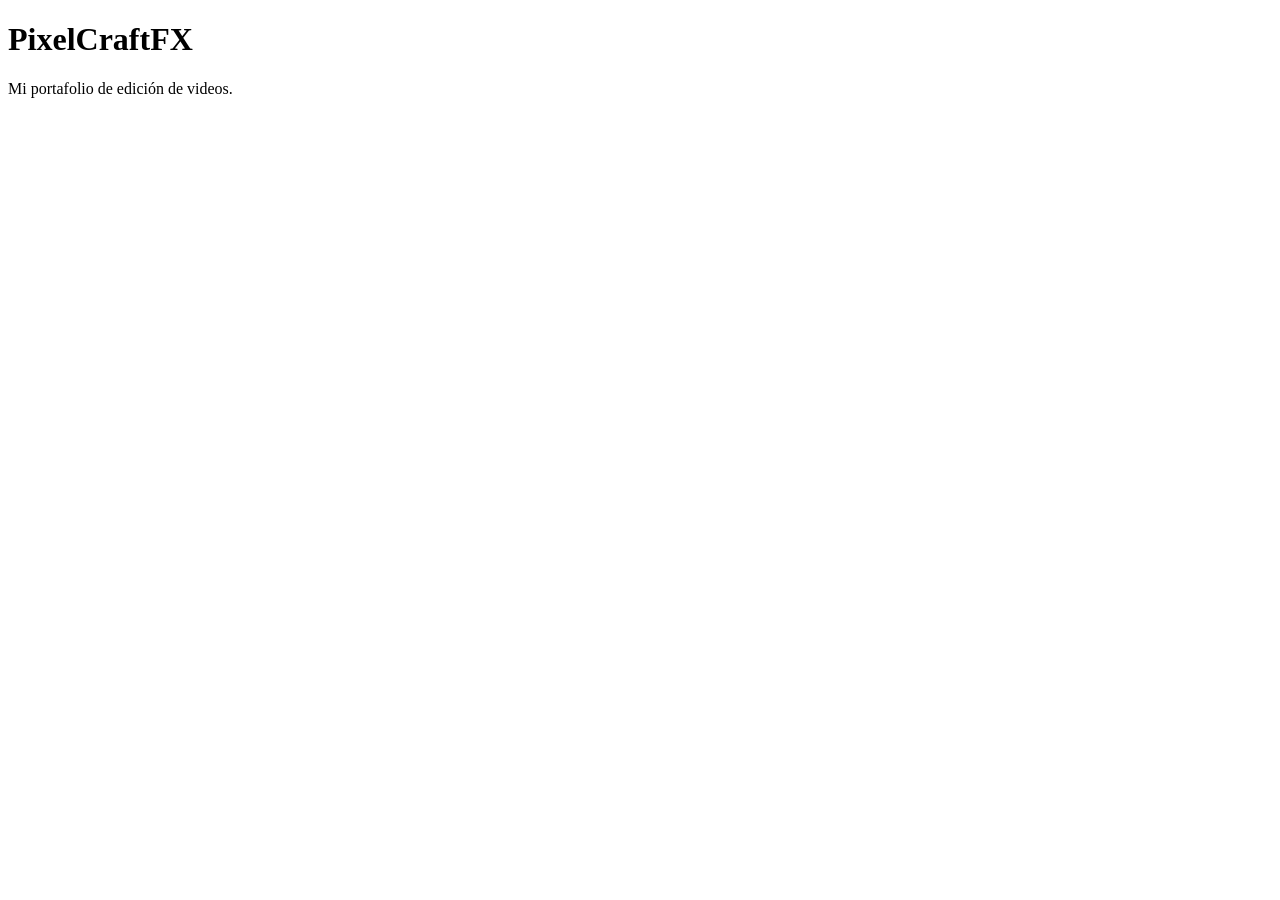
==== index.html @ 8e27ebb1 "index.html" ====
<!DOCTYPE html>
<html lang="es">
<head>
  <meta charset="UTF-8">
  <meta name="viewport" content="width=device-width, initial-scale=1">
  <title>PixelCraftFX</title>
</head>
<body>
  <h1>PixelCraftFX</h1>
  <p>Mi portafolio de edición de videos.</p>
</body>
</html>
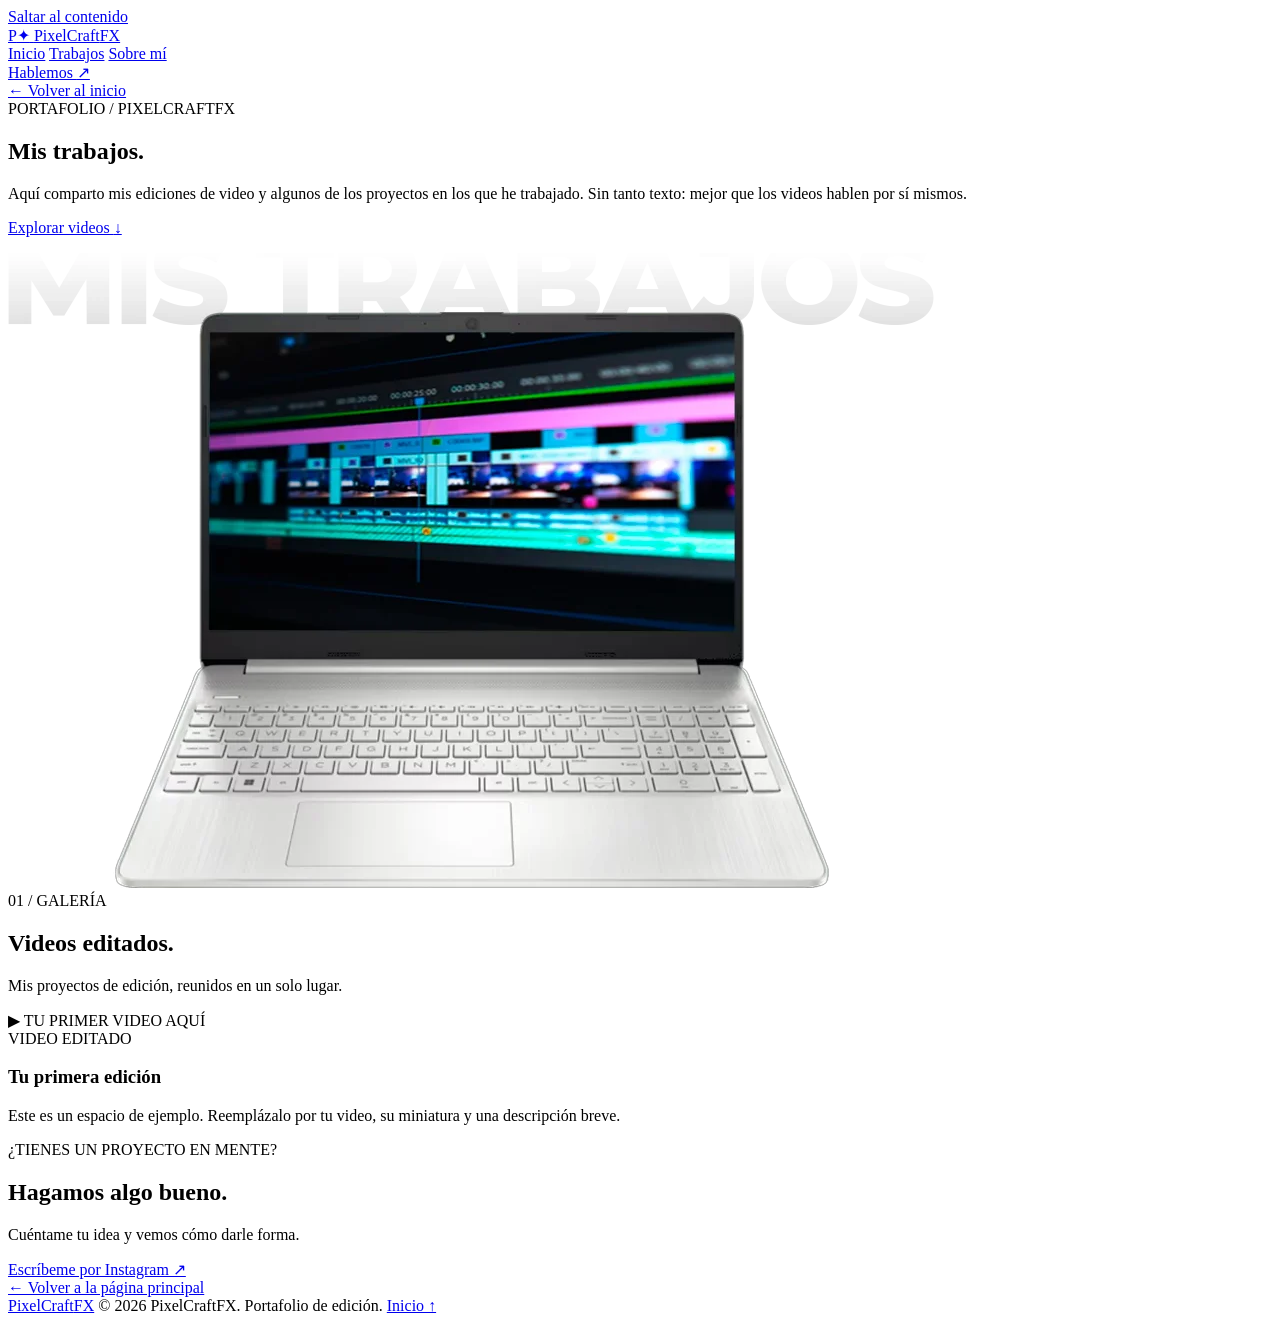
==== commit e98b6a01: "index.html" ====
--- a/index.html
+++ b/index.html
@@ -1,13 +1,191 @@
-
-<!DOCTYPE html>
+<!doctype html>
 <html lang="es">
 <head>
-  <meta charset="UTF-8">
+  <meta charset="utf-8">
   <meta name="viewport" content="width=device-width, initial-scale=1">
-  <title>PixelCraftFX</title>
+  <meta name="theme-color" content="#0d0e11">
+  <meta name="description" content="Mira las ediciones de PixelCraftFX: un portafolio de edición de video para YouTube, gaming y creadores de contenido.">
+  <title>Mis trabajos — PixelCraftFX</title>
+  <link rel="icon" type="image/svg+xml" href="./favicon.svg">
+  <link rel="preconnect" href="https://fonts.googleapis.com">
+  <link rel="preconnect" href="https://fonts.gstatic.com" crossorigin>
+  <link href="https://fonts.googleapis.com/css2?family=DM+Sans:wght@400;500;600;700&family=Space+Grotesk:wght@400;500;600;700&display=swap" rel="stylesheet">
+  <link rel="stylesheet" href="./styles.css">
 </head>
-<body>
-  <h1>PixelCraftFX</h1>
-  <p>Mi portafolio de edición de videos.</p>
+<body class="portfolio-work">
+  <a class="skip-link" href="#contenido">Saltar al contenido</a>
+
+  <header class="site-header">
+    <div class="wrap header-inner">
+      <a class="brand" href="./index.html" aria-label="PixelCraftFX, volver al inicio">
+        <span class="brand-icon" aria-hidden="true">P<span>✦</span></span>
+        <span class="brand-name">PixelCraft<span>FX</span></span>
+      </a>
+      <nav class="main-nav" aria-label="Navegación principal">
+        <a href="./index.html">Inicio</a>
+        <a class="nav-active" href="./trabajos.html" aria-current="page">Trabajos</a>
+        <a href="./index.html#sobre-mi">Sobre mí</a>
+      </nav>
+      <a class="btn btn-nav" href="https://www.instagram.com/pixelcraftfx/" target="_blank" rel="noopener noreferrer">Hablemos <span aria-hidden="true">↗</span></a>
+    </div>
+  </header>
+
+  <main id="contenido">
+    <section class="work-hero wrap" aria-labelledby="work-title">
+      <a class="back-link" href="./index.html"><span aria-hidden="true">←</span> Volver al inicio</a>
+      <div class="work-hero-grid">
+        <div class="work-hero-copy">
+          <span class="overline">PORTAFOLIO / PIXELCRAFTFX</span>
+          <h1 id="work-title">Mis trabajos<span class="accent-word">.</span></h1>
+          <p class="lead">Aquí comparto mis ediciones de video y algunos de los proyectos en los que he trabajado. Sin tanto texto: mejor que los videos hablen por sí mismos.</p>
+          <a class="work-scroll-link" href="#videos-editados">Explorar videos <span aria-hidden="true">↓</span></a>
+        </div>
+        <div class="work-cover">
+          <!-- La imagen ya está subida al repositorio: mis trabajos.webp -->
+          <img src="./mis%20trabajos.webp" alt="Imagen de la sección Mis trabajos de PixelCraftFX" loading="eager">
+        </div>
+      </div>
+    </section>
+
+    <section class="section wrap gallery-section" id="videos-editados" aria-labelledby="gallery-title">
+      <div class="section-heading work-section-heading">
+        <div>
+          <span class="overline">01 / GALERÍA</span>
+          <h2 id="gallery-title">Videos <span class="accent-word">editados.</span></h2>
+        </div>
+        <p>Mis proyectos de edición, reunidos en un solo lugar.</p>
+      </div>
+
+      <div class="work-video-list">
+        <!-- ===============================================================
+             GUÍA PARA AÑADIR MÁS VIDEOS (ESTO NO SE VE EN LA WEB)
+
+             1. Copia TODO el bloque <article class="video-card work-video-item">
+                hasta su cierre </article> y pégalo DEBAJO del anterior,
+                pero siempre dentro de <div class="work-video-list">.
+                Cada copia aparecerá más abajo en esta misma sección.
+
+             2. En la copia, cambia el título y la descripción.
+
+             3. Para poner tu video de YouTube, sustituye el bloque
+                <div class="video-placeholder ...">...</div>
+                por esto (cambia el ID y la imagen):
+
+                <a class="video-image" href="https://www.youtube.com/watch?v=ID_DEL_VIDEO" target="_blank" rel="noopener noreferrer" aria-label="Ver video editado en YouTube">
+                  <img src="./miniatura-01.webp" alt="Miniatura de mi video editado" loading="lazy">
+                  <span class="play-overlay" aria-hidden="true">▶</span>
+                </a>
+
+             4. Sube miniatura-01.webp a tu repositorio. Para cada video
+                usa un nombre distinto, por ejemplo miniatura-02.webp.
+
+             5. Cuando tengas el primer video real, puedes reemplazar
+                esta tarjeta de ejemplo en lugar de crear una nueva.
+             =============================================================== -->
+
+        <!-- INICIO TARJETA DE VIDEO: DUPLICA DESDE AQUÍ -->
+        <article class="video-card work-video-item">
+          <div class="video-placeholder work-placeholder">
+            <span class="work-placeholder-glow" aria-hidden="true"></span>
+            <span class="work-placeholder-play" aria-hidden="true">▶</span>
+            <span class="work-placeholder-label">TU PRIMER VIDEO AQUÍ</span>
+          </div>
+          <div class="video-info">
+            <span class="video-type">VIDEO EDITADO</span>
+            <h3>Tu primera edición</h3>
+            <p>Este es un espacio de ejemplo. Reemplázalo por tu video, su miniatura y una descripción breve.</p>
+          </div>
+        </article>
+        <!-- FIN TARJETA DE VIDEO: HASTA AQUÍ -->
+      </div>
+    </section>
+
+    <!-- =============================================================
+         SECCIÓN OPCIONAL OCULTA: VIDEOS LARGOS
+         NO SE MUESTRA EN LA WEB.
+
+         Cuando tengas material, copia el bloque de sección de abajo
+         FUERA de este comentario (debajo de Videos editados).
+         Para añadir más videos largos, duplica su bloque <article>
+         y pégalo justo después del anterior, dentro de su lista.
+         Sustituye ID_DEL_VIDEO, miniatura-largo-01.webp y los textos.
+
+    <section class="section wrap gallery-section extra-video-section" id="videos-largos" aria-labelledby="long-title">
+      <div class="section-heading work-section-heading">
+        <div>
+          <span class="overline">02 / FORMATO LARGO</span>
+          <h2 id="long-title">Videos <span class="accent-word">largos.</span></h2>
+        </div>
+      </div>
+      <div class="work-video-list">
+        <article class="video-card work-video-item">
+          <a class="video-image" href="https://www.youtube.com/watch?v=ID_DEL_VIDEO" target="_blank" rel="noopener noreferrer" aria-label="Ver video largo">
+            <img src="./miniatura-largo-01.webp" alt="Miniatura del video largo" loading="lazy">
+            <span class="play-overlay" aria-hidden="true">▶</span>
+          </a>
+          <div class="video-info">
+            <span class="video-type">VIDEO LARGO</span>
+            <h3>Título del video largo</h3>
+            <p>Descripción corta del trabajo realizado.</p>
+          </div>
+        </article>
+      </div>
+    </section>
+         FIN DE LA SECCIÓN OCULTA: VIDEOS LARGOS
+         ============================================================= -->
+
+    <!-- =============================================================
+         SECCIÓN OPCIONAL OCULTA: VIDEOS CORTOS
+         NO SE MUESTRA EN LA WEB.
+
+         Cuando tengas material, copia el bloque de sección de abajo
+         FUERA de este comentario (debajo de Videos editados o largos).
+         Para añadir más videos cortos, duplica su bloque <article>
+         y pégalo justo después del anterior, dentro de su lista.
+         Sustituye ID_DEL_SHORT, miniatura-corto-01.webp y los textos.
+
+    <section class="section wrap gallery-section extra-video-section" id="videos-cortos" aria-labelledby="short-title">
+      <div class="section-heading work-section-heading">
+        <div>
+          <span class="overline">03 / FORMATO CORTO</span>
+          <h2 id="short-title">Videos <span class="accent-word">cortos.</span></h2>
+        </div>
+      </div>
+      <div class="work-video-list">
+        <article class="video-card work-video-item">
+          <a class="video-image" href="https://www.youtube.com/shorts/ID_DEL_SHORT" target="_blank" rel="noopener noreferrer" aria-label="Ver video corto">
+            <img src="./miniatura-corto-01.webp" alt="Miniatura del video corto" loading="lazy">
+            <span class="play-overlay" aria-hidden="true">▶</span>
+          </a>
+          <div class="video-info">
+            <span class="video-type">VIDEO CORTO</span>
+            <h3>Título del short</h3>
+            <p>Descripción corta del trabajo realizado.</p>
+          </div>
+        </article>
+      </div>
+    </section>
+         FIN DE LA SECCIÓN OCULTA: VIDEOS CORTOS
+         ============================================================= -->
+
+    <section class="section wrap work-cta">
+      <div>
+        <span class="overline">¿TIENES UN PROYECTO EN MENTE?</span>
+        <h2>Hagamos algo <span class="accent-word">bueno.</span></h2>
+        <p>Cuéntame tu idea y vemos cómo darle forma.</p>
+      </div>
+      <a class="btn btn-primary" href="https://www.instagram.com/pixelcraftfx/" target="_blank" rel="noopener noreferrer">Escríbeme por Instagram ↗</a>
+    </section>
+
+    <div class="wrap bottom-return"><a class="back-link" href="./index.html"><span aria-hidden="true">←</span> Volver a la página principal</a></div>
+  </main>
+
+  <footer class="site-footer">
+    <div class="wrap footer-inner">
+      <a class="brand brand-footer" href="./index.html"><span class="brand-name">PixelCraft<span>FX</span></span></a>
+      <span>© 2026 PixelCraftFX. Portafolio de edición.</span>
+      <a href="./index.html">Inicio ↑</a>
+    </div>
+  </footer>
 </body>
 </html>
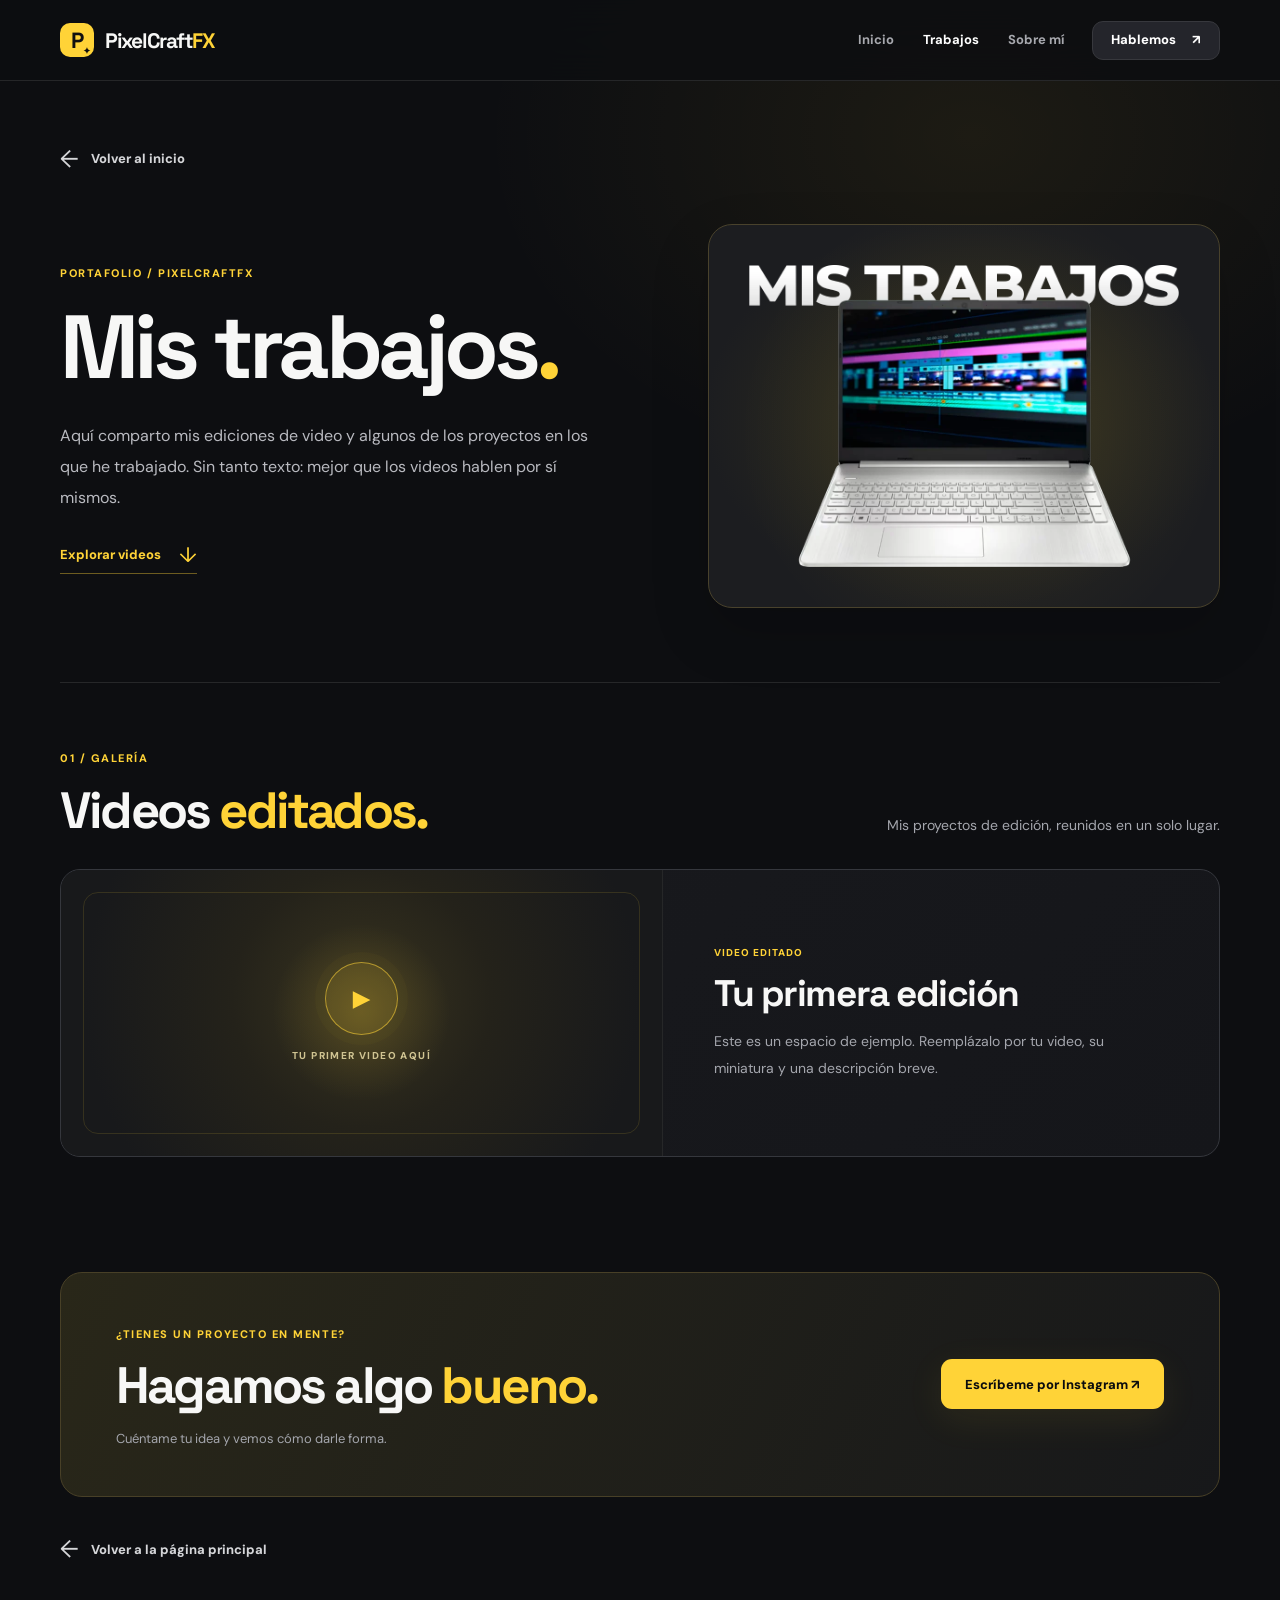
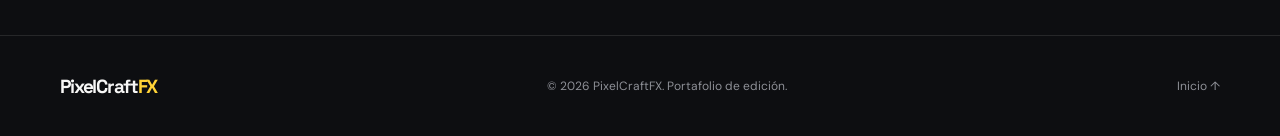
==== commit 1f7a3543: "index.html" ====
--- a/index.html
+++ b/index.html
@@ -10,7 +10,7 @@
   <link rel="preconnect" href="https://fonts.googleapis.com">
   <link rel="preconnect" href="https://fonts.gstatic.com" crossorigin>
   <link href="https://fonts.googleapis.com/css2?family=DM+Sans:wght@400;500;600;700&family=Space+Grotesk:wght@400;500;600;700&display=swap" rel="stylesheet">
-  <link rel="stylesheet" href="./styles.css">
+  <link rel="stylesheet" href="./style.css">
 </head>
 <body class="portfolio-work">
   <a class="skip-link" href="#contenido">Saltar al contenido</a>
--- a/style.css
+++ b/style.css
@@ -0,0 +1,153 @@
+:root {
+  --bg:#0d0e11;
+  --bg-soft:#131419;
+  --card:#17181d;
+  --card-light:#1c1e24;
+  --line:rgba(255,255,255,.1);
+  --text:#f7f7f6;
+  --muted:#a4a6ad;
+  --yellow:#ffd337;
+  --yellow-deep:#eab800;
+  --radius:22px;
+  --max:1160px;
+}
+*,*::before,*::after{box-sizing:border-box}
+html{scroll-behavior:smooth;scroll-padding-top:96px}
+body{margin:0;background:var(--bg);color:var(--text);font:16px/1.7 'DM Sans',system-ui,-apple-system,Segoe UI,sans-serif;-webkit-font-smoothing:antialiased}
+body::before{content:"";pointer-events:none;position:absolute;z-index:-1;top:0;left:0;right:0;height:680px;background:radial-gradient(ellipse 48% 65% at 76% 20%,rgba(255,211,55,.065),transparent 80%)}
+a{color:inherit;text-decoration:none}
+img{display:block;max-width:100%}
+a:focus-visible{outline:3px solid var(--yellow);outline-offset:5px;border-radius:4px}
+::selection{background:var(--yellow);color:#111}
+.wrap{width:min(var(--max),calc(100% - 64px));margin-inline:auto}
+.skip-link{position:absolute;left:12px;top:-70px;z-index:30;padding:8px 15px;color:#111;background:var(--yellow)}.skip-link:focus{top:12px}
+h1,h2,h3,p{margin-top:0}h1,h2,h3{font-family:'Space Grotesk',system-ui,sans-serif;line-height:1.1;letter-spacing:-.055em}
+p{color:var(--muted)}
+.site-header{position:sticky;top:0;z-index:20;background:rgba(13,14,17,.88);border-bottom:1px solid var(--line);backdrop-filter:blur(20px);-webkit-backdrop-filter:blur(20px)}
+.header-inner{display:flex;align-items:center;justify-content:space-between;min-height:80px;gap:28px}
+.brand{display:inline-flex;align-items:center;gap:11px;flex-shrink:0}
+.brand-icon{display:grid;place-items:center;position:relative;overflow:hidden;width:34px;height:34px;border-radius:10px;background:var(--yellow);font:800 22px/1 'Space Grotesk',sans-serif;color:#101010}
+.brand-icon span{position:absolute;right:3px;bottom:1px;font-size:9px}
+.brand-name{font:700 21px/1 'Space Grotesk',sans-serif;letter-spacing:-.06em}.brand-name>span{color:var(--yellow)}
+.main-nav{display:flex;gap:29px;align-items:center;margin-left:auto}.main-nav>a{font-size:13px;font-weight:700;color:#a7a8ae;transition:color .2s}.main-nav>a:hover,.main-nav>.nav-active{color:#fff}
+.btn{display:inline-flex;align-items:center;justify-content:center;gap:16px;min-height:50px;padding:0 23px;border:1px solid transparent;border-radius:11px;font-size:13px;font-weight:800;line-height:1.2;transition:background .2s,transform .2s,border-color .2s,color .2s}
+.btn:hover{transform:translateY(-2px)}.btn-nav{min-height:39px;padding:0 18px;border-color:#37383d;background:#24252b;color:#fff}.btn-nav:hover{border-color:var(--yellow)}
+.btn-primary{background:var(--yellow);color:#0b0c0e;box-shadow:0 10px 38px rgba(255,211,55,.08)}.btn-primary:hover{background:#ffe270}
+.btn-outline{border-color:#46474d;background:transparent;color:#fff}.btn-outline:hover{border-color:var(--yellow)}
+.btn-dark{background:#111114;color:#fff;border-color:#111114}.btn-dark:hover{background:#292a2d}
+.hero{display:grid;grid-template-columns:1.15fr .85fr;gap:7%;align-items:center;padding-top:86px;padding-bottom:102px;min-height:635px}
+.eyebrow,.overline,.tiny-label{font-size:11px;letter-spacing:.14em;font-weight:800}.eyebrow{display:inline-flex;align-items:center;gap:10px;padding:7px 13px;border:1px solid #34332b;border-radius:999px;color:#e5d9a6;background:rgba(255,211,55,.045)}.status-dot{width:7px;height:7px;border-radius:100%;background:var(--yellow);box-shadow:0 0 12px rgba(255,211,55,.8)}
+h1{font-size:clamp(42px,5.5vw,76px);margin:24px 0 23px;max-width:720px}.accent-word{color:var(--yellow)}.underlined{text-decoration:underline;text-decoration-color:rgba(255,211,55,.8);text-decoration-thickness:5px;text-underline-offset:10px}
+.lead{max-width:600px;color:#b9bac0;font-size:16px;line-height:1.95}.lead strong{color:#fff}
+.hero-actions{display:flex;flex-wrap:wrap;gap:12px;margin:32px 0 34px}.hero-categories,.work-pill-row{display:flex;gap:8px;flex-wrap:wrap}.hero-categories span,.work-pill-row span{font-size:11px;font-weight:700;color:#c0c0c4;padding:7px 12px;border:1px solid #36373c;border-radius:999px}
+.hero-visual{height:475px;max-width:425px;width:100%;justify-self:end;position:relative;display:flex;flex-direction:column;justify-content:space-between;isolation:isolate;overflow:hidden;padding:24px;border:1px solid #3c3b32;border-radius:26px;background:radial-gradient(ellipse at 50% 43%,#343018 0%,#1c1b18 38%,#141519 73%);box-shadow:0 25px 65px rgba(0,0,0,.16)}
+.hero-visual::before{content:"";position:absolute;inset:15px;z-index:-1;border:1px solid rgba(255,211,55,.11);border-radius:18px}.hero-visual::after{content:"";position:absolute;width:470px;height:470px;border-radius:50%;border:1px dashed rgba(255,211,55,.16);left:50%;top:45%;transform:translate(-50%,-50%);z-index:-1}
+.visual-top{display:flex;justify-content:space-between;align-items:center;color:#e3dec3;font-size:10px;letter-spacing:.18em;font-weight:800}.visual-spark{font-size:32px;color:var(--yellow);line-height:1}
+.portrait-ring{width:240px;height:240px;align-self:center;display:flex;align-items:center;justify-content:center;padding:17px;border:1px solid rgba(255,211,55,.35);border-radius:50%;background:rgba(255,211,55,.06)}.portrait-ring img{width:100%;height:100%;object-fit:contain;filter:drop-shadow(0 20px 20px rgba(0,0,0,.16))}.portrait-ring.no-photo:after{content:"PFX";font:700 65px 'Space Grotesk',sans-serif;color:var(--yellow)}
+.visual-bottom{display:flex;justify-content:space-between;align-items:end;gap:12px}.visual-bottom .tiny-label{display:block;color:#a8a397;margin-bottom:5px}.visual-bottom strong{display:block;font:700 22px 'Space Grotesk',sans-serif;letter-spacing:-.06em}.yellow-dot{color:var(--yellow)}.visual-chip{border:1px solid #504e3d;background:#2a291f;border-radius:20px;color:#e4d797;padding:6px 10px;font-size:10px;font-weight:700;white-space:nowrap}.visual-decoration{position:absolute;color:var(--yellow);opacity:.5}.visual-decoration.one{top:42%;left:34px;font-size:24px}.visual-decoration.two{top:33%;right:28px;font-size:27px}
+.marquee-section{border-block:1px solid var(--line);background:#14151a}.skill-strip{display:flex;align-items:center;justify-content:space-between;gap:14px;padding-block:23px;white-space:nowrap;overflow:hidden}.skill-strip span{font-size:11px;letter-spacing:.11em;font-weight:800;color:#bdc0c6}.skill-strip b{font-size:15px;color:var(--yellow);font-weight:400}
+.section{padding-block:96px}.section-heading{display:flex;align-items:end;justify-content:space-between;gap:40px;margin-bottom:30px}.section-heading p{max-width:340px;font-size:14px;line-height:1.9;margin:0}.overline{color:var(--yellow)}h2{font-size:clamp(34px,4vw,51px);margin:12px 0 0}
+.feature-card{display:grid;grid-template-columns:1.1fr .9fr;min-height:420px;overflow:hidden;background:#17181b;border:1px solid #323339;border-radius:var(--radius);transition:border-color .25s,transform .25s,box-shadow .25s}.feature-card:hover{border-color:#817333;transform:translateY(-3px);box-shadow:0 25px 70px rgba(0,0,0,.18)}
+.feature-image-wrap{position:relative;display:grid;place-items:center;min-height:340px;padding:35px;overflow:hidden;background:radial-gradient(ellipse at 50% 45%,#38351f,#23231e 55%,#191a1d)}.feature-image-wrap:after{content:"";position:absolute;inset:35px;border:1px solid rgba(255,255,255,.06);border-radius:14px;pointer-events:none}.feature-image-wrap img{width:100%;height:100%;max-height:350px;object-fit:contain;transition:transform .4s}.feature-card:hover .feature-image-wrap img{transform:scale(1.035)}.picture-corner{position:absolute;top:23px;left:25px;color:var(--yellow);font-size:24px}
+.feature-content{display:flex;flex-direction:column;justify-content:center;align-items:flex-start;padding:45px clamp(25px,5vw,66px)}.feature-content h3{font-size:clamp(32px,3.6vw,47px);margin:20px 0 15px}.feature-content>p{max-width:320px;font-size:14px;line-height:1.85}.feature-link{display:flex;align-items:center;gap:17px;font-size:13px;font-weight:800;color:#fff;margin-top:24px}.circle-arrow{display:grid;place-items:center;width:42px;height:42px;border-radius:50%;background:var(--yellow);color:#121212;font-size:21px}
+.services{padding-top:65px}.service-grid{display:grid;grid-template-columns:repeat(3,1fr);gap:15px}.service-card{position:relative;display:flex;flex-direction:column;min-height:270px;padding:28px;border:1px solid var(--line);border-radius:var(--radius);background:linear-gradient(145deg,#191a1f,#141519);transition:border-color .2s,transform .2s}.service-card:hover{border-color:#56503a;transform:translateY(-3px)}.service-number{font-size:12px;font-weight:800;color:#6f717a}.service-symbol{display:grid;place-items:center;margin:18px 0 21px;width:46px;height:46px;border:1px solid #52482b;border-radius:13px;background:#292519;color:var(--yellow);font-size:19px;font-weight:700}.service-card h3{font-size:21px;letter-spacing:-.04em;margin-bottom:10px}.service-card p{font-size:13px;line-height:1.85;margin-bottom:0}
+.about{display:grid;grid-template-columns:1fr 1fr;gap:12%;align-items:center}.about-copy h2{max-width:430px}.about-copy p{line-height:1.95;font-size:14px;margin:22px 0}.about-copy strong{color:#e8e8e8}.text-link{display:inline-block;margin-top:8px;padding-bottom:5px;border-bottom:1px solid var(--yellow);color:var(--yellow);font-size:13px;font-weight:800}.about-panel{padding:35px;background:linear-gradient(135deg,#1b1c22,#141518);border:1px solid #34353c;border-radius:var(--radius)}.about-panel .tiny-label{color:#c6c7cc}.principle{display:flex;align-items:center;gap:22px;padding:24px 0;border-bottom:1px solid var(--line)}.principle span{font-size:12px;color:var(--yellow);font-weight:800}.principle strong{font-size:17px;letter-spacing:-.02em;font-family:'Space Grotesk',sans-serif}.software-tags{display:flex;flex-wrap:wrap;gap:8px;margin-top:29px}.software-tags span{background:#292a31;border:1px solid #3d3e45;padding:6px 10px;border-radius:6px;color:#bcbec5;font-size:11px;font-weight:700}
+.contact-section{display:flex;justify-content:space-between;align-items:center;gap:35px;background:var(--yellow);color:#0e0f11;padding:55px 65px;margin-top:36px;margin-bottom:95px;border-radius:var(--radius);width:min(var(--max),calc(100% - 64px))}.contact-section .overline,.contact-section .accent-word{color:#574900}.contact-section h2{font-size:clamp(36px,4.4vw,62px)}.contact-section p{color:#494127;font-size:14px;margin:16px 0 0}.contact-actions{display:flex;align-items:flex-start;flex-direction:column;gap:15px}.contact-actions .btn{white-space:nowrap}.social-text{font-size:12px;font-weight:800;color:#38311c;align-self:center}
+.site-footer{border-top:1px solid var(--line)}.footer-inner{display:flex;justify-content:space-between;align-items:center;gap:20px;min-height:100px}.brand-footer .brand-name{font-size:19px}.footer-inner>span,.footer-inner>a:last-child{font-size:12px;color:#8e9097}.footer-inner>a:last-child:hover{color:var(--yellow)}
+/* Página Trabajos */
+.work-hero{padding-top:58px;padding-bottom:80px}.back-link{display:inline-flex;align-items:center;gap:12px;color:#d5d6d9;font-weight:800;font-size:13px;transition:color .2s}.back-link:hover{color:var(--yellow)}.back-link span{font-size:24px;font-weight:400}.work-hero-grid{display:grid;grid-template-columns:1fr .85fr;gap:9%;align-items:center;padding-top:44px}.work-hero h1{font-size:clamp(50px,7.2vw,100px);margin-top:13px}.work-hero .lead{max-width:525px}.work-pill-row{margin-top:24px}.work-cover{display:grid;place-items:center;min-height:345px;max-height:400px;padding:40px;background:radial-gradient(ellipse at center,#34311e,#1c1d20 72%);border:1px solid #3f3d31;border-radius:24px;overflow:hidden}.work-cover img{max-width:100%;max-height:315px;width:100%;object-fit:contain}.gallery-section{padding-top:45px}.gallery-grid{display:grid;grid-template-columns:repeat(3,1fr);gap:20px}.video-card{overflow:hidden;border-radius:18px;border:1px solid #34353c;background:#17181e}.video-placeholder{position:relative;min-height:230px;display:flex;justify-content:center;align-items:center;flex-direction:column;gap:12px;overflow:hidden}.placeholder-gaming{background:radial-gradient(ellipse at 50% 45%,#34351d,#1d201b 70%)}.placeholder-youtube{background:radial-gradient(ellipse at 50% 45%,#30283c,#1c1b26 70%)}.placeholder-short{background:radial-gradient(ellipse at 50% 45%,#363021,#222018 70%)}.video-placeholder::before{content:"";position:absolute;inset:20px;border-radius:10px;border:1px dashed rgba(255,255,255,.12)}.placeholder-number{position:absolute;top:22px;left:27px;color:#dad3b5;font-size:12px;font-weight:800}.placeholder-symbol{font:600 55px/1 'Space Grotesk',sans-serif;color:rgba(255,211,55,.7)}.placeholder-label{font-size:10px;letter-spacing:.15em;font-weight:800;color:#b1b0a7}.video-info{padding:24px}.video-type{color:var(--yellow);font-size:10px;font-weight:800;letter-spacing:.1em}.video-info h3{font-size:21px;letter-spacing:-.04em;margin:10px 0}.video-info p{font-size:13px;line-height:1.85;margin:0}.gallery-note{font-size:12px;color:#90929a;margin:22px 0 0}.video-image{display:block;position:relative;aspect-ratio:16/10;overflow:hidden;background:#222}.video-image img{width:100%;height:100%;object-fit:cover;transition:transform .3s}.video-image:hover img{transform:scale(1.04)}.play-overlay{position:absolute;left:50%;top:50%;transform:translate(-50%,-50%);display:grid;place-items:center;background:var(--yellow);color:#111;width:59px;height:59px;border-radius:50%;font-size:21px}.video-embed{aspect-ratio:16/9;overflow:hidden;background:#000}.video-embed iframe{display:block;width:100%;height:100%;border:0}.work-cta{margin-top:40px;display:flex;justify-content:space-between;align-items:center;gap:28px;padding:46px 55px;border:1px solid #484027;border-radius:22px;background:linear-gradient(115deg,#292719,#17181a)}.work-cta h2{font-size:clamp(33px,4vw,53px)}.work-cta p{margin:14px 0 0;font-size:13px}.bottom-return{padding-bottom:65px}
+@media(max-width:1040px){.hero{gap:4%}.hero-visual{height:430px}.portrait-ring{width:215px;height:215px}.about{gap:5%}.skill-strip{justify-content:flex-start;gap:28px}.hero h1{font-size:clamp(42px,5vw,65px)}}
+@media(max-width:800px){.wrap{width:min(var(--max),calc(100% - 36px))}.header-inner{min-height:75px}.main-nav{gap:16px}.hero{grid-template-columns:1fr;gap:32px;padding-top:64px;padding-bottom:70px}.hero h1{font-size:clamp(43px,8vw,72px)}.hero-visual{justify-self:center;width:min(100%,480px)}.section{padding-block:67px}.feature-card{grid-template-columns:1fr}.feature-image-wrap{min-height:290px}.feature-content{padding:35px}.service-grid{grid-template-columns:1fr 1fr}.service-card:last-child{grid-column:1/-1}.about{grid-template-columns:1fr;gap:28px}.contact-section{width:min(var(--max),calc(100% - 36px));padding:38px;flex-direction:column;align-items:flex-start;margin-bottom:70px}.work-hero-grid{gap:28px;grid-template-columns:1fr}.work-cover{max-width:500px;width:100%;min-height:280px}.gallery-grid{grid-template-columns:1fr 1fr}.work-cta{padding:34px;align-items:flex-start;flex-direction:column}}
+@media(max-width:550px){.header-inner{gap:9px;flex-wrap:wrap;justify-content:space-between;padding-block:12px}.brand-icon{width:30px;height:30px}.brand-name{font-size:18px}.btn-nav{padding:0 12px;min-height:33px;font-size:11px}.main-nav{order:3;justify-content:center;width:100%;margin:0;padding:8px 0 0;border-top:1px solid var(--line)}.main-nav a{font-size:12px}.hero{padding-top:42px}.hero h1{font-size:clamp(40px,10vw,55px);margin-top:20px}.underlined{text-decoration-thickness:3px;text-underline-offset:6px}.lead{font-size:14px}.hero-actions{display:grid;grid-template-columns:1fr;margin:26px 0}.hero-actions .btn{width:100%}.hero-categories{gap:6px}.hero-categories span{font-size:10px}.hero-visual{height:400px;padding:20px}.portrait-ring{width:215px;height:215px}.visual-bottom strong{font-size:19px}.visual-chip{display:none}.skill-strip{gap:17px;padding-block:17px}.skill-strip span{font-size:10px}.section-heading{align-items:flex-start;flex-direction:column;gap:12px}.section-heading p{max-width:100%}.feature-image-wrap{min-height:245px;padding:19px}.feature-content h3{font-size:36px}.service-grid{grid-template-columns:1fr}.service-card:last-child{grid-column:auto}.service-card{min-height:0}.about-panel{padding:24px}.principle strong{font-size:15px}.contact-section{padding:30px 24px}.contact-actions,.contact-actions .btn{width:100%}.footer-inner{padding-block:26px;align-items:flex-start;flex-direction:column;gap:12px}.work-hero{padding-top:36px}.work-hero h1{font-size:clamp(48px,11vw,72px)}.work-cover{min-height:250px;padding:25px}.gallery-grid{grid-template-columns:1fr}.work-cta{padding:27px}.bottom-return{padding-bottom:40px}}
+@media(prefers-reduced-motion:reduce){html{scroll-behavior:auto}*,*::before,*::after{transition-duration:.01ms!important;animation-duration:.01ms!important}}
+
+/* ================================================================
+   TRABAJOS.HTML — Versión sencilla + animaciones discretas
+   Todas estas reglas usan .portfolio-work para no cambiar index.html.
+   ================================================================ */
+.portfolio-work .work-hero{padding-bottom:74px}
+.portfolio-work .work-hero-grid{grid-template-columns:1.05fr .95fr;gap:7%}
+.portfolio-work .work-hero h1{font-size:clamp(50px,7vw,90px)}
+.portfolio-work .work-hero .lead{max-width:530px;margin-bottom:27px}
+.portfolio-work .work-scroll-link{display:inline-flex;align-items:center;gap:18px;font-size:13px;font-weight:800;color:var(--yellow);border-bottom:1px solid rgba(255,211,55,.4);padding-bottom:7px;transition:gap .3s ease,border-color .3s ease}
+.portfolio-work .work-scroll-link:hover{gap:25px;border-color:var(--yellow)}
+.portfolio-work .work-scroll-link span{font-size:21px;font-weight:400;line-height:1}
+.portfolio-work .work-cover{position:relative;isolation:isolate;border-color:#49422c;box-shadow:0 24px 60px rgba(0,0,0,.16);transition:border-color .35s ease,box-shadow .35s ease}
+.portfolio-work .work-cover::after{content:"";position:absolute;z-index:-1;inset:-25%;background:radial-gradient(circle at 52% 53%,rgba(255,211,55,.09),transparent 48%);animation:pfxGlow 8s ease-in-out infinite}
+.portfolio-work .work-cover:hover{border-color:#827333;box-shadow:0 28px 65px rgba(0,0,0,.3)}
+.portfolio-work .work-cover img{animation:pfxFloat 6s ease-in-out infinite}
+.portfolio-work .gallery-section{padding-top:60px;padding-bottom:65px;border-top:1px solid var(--line)}
+.portfolio-work .work-section-heading{margin-bottom:30px}
+.portfolio-work .work-section-heading h2{max-width:720px}
+.portfolio-work .work-video-list{display:flex;flex-direction:column;gap:22px}
+.portfolio-work .work-video-item{display:grid;grid-template-columns:1.04fr .96fr;min-height:288px;overflow:hidden;border:1px solid #35373d;border-radius:20px;background:linear-gradient(130deg,#191a1e,#15161a);transition:transform .35s cubic-bezier(.2,.8,.2,1),border-color .35s ease,box-shadow .35s ease}
+.portfolio-work .work-video-item:hover{transform:translateY(-5px);border-color:#776b3c;box-shadow:0 22px 55px rgba(0,0,0,.22)}
+.portfolio-work .work-video-item .video-info{display:flex;flex-direction:column;align-items:flex-start;justify-content:center;padding:clamp(26px,4vw,52px)}
+.portfolio-work .work-video-item .video-info h3{margin:13px 0 14px;font-size:clamp(25px,3vw,37px)}
+.portfolio-work .work-video-item .video-info p{max-width:390px;font-size:14px;line-height:1.9}
+.portfolio-work .work-video-item .video-placeholder,.portfolio-work .work-video-item .video-image{width:100%;height:100%;min-height:275px;aspect-ratio:auto}
+.portfolio-work .work-placeholder{position:relative;isolation:isolate;background:radial-gradient(circle at 50% 45%,#39341f 0%,#24221a 38%,#18191b 82%);border-right:1px solid rgba(255,255,255,.06)}
+.portfolio-work .work-placeholder::before{content:"";position:absolute;inset:22px;border:1px solid rgba(255,211,55,.13);border-radius:15px;pointer-events:none}
+.portfolio-work .work-placeholder-glow{position:absolute;z-index:-1;width:185px;height:185px;background:radial-gradient(circle,rgba(255,211,55,.16),transparent 68%);border-radius:50%;animation:pfxGlow 6s ease-in-out infinite}
+.portfolio-work .work-placeholder-play{display:grid;place-items:center;width:73px;height:73px;border:1px solid rgba(255,211,55,.55);border-radius:50%;background:rgba(255,211,55,.12);color:var(--yellow);font-size:23px;line-height:1;box-shadow:0 0 0 10px rgba(255,211,55,.025);transition:transform .35s ease,background .35s ease}
+.portfolio-work .work-video-item:hover .work-placeholder-play{transform:scale(1.09);background:rgba(255,211,55,.18)}
+.portfolio-work .work-placeholder-label{font-size:10px;letter-spacing:.14em;font-weight:800;color:#d0c492}
+.portfolio-work .work-video-item .video-image img{transition:transform .5s cubic-bezier(.2,.8,.2,1),filter .4s ease}
+.portfolio-work .work-video-item .video-image:hover img{transform:scale(1.055);filter:brightness(.82)}
+.portfolio-work .work-video-item .play-overlay{transition:transform .3s ease,box-shadow .3s ease}
+.portfolio-work .work-video-item .video-image:hover .play-overlay{transform:translate(-50%,-50%) scale(1.1);box-shadow:0 0 0 10px rgba(255,211,55,.13)}
+.portfolio-work .work-cta{margin-top:50px}
+.portfolio-work .work-cta .accent-word{color:var(--yellow)}
+.portfolio-work .bottom-return{padding-top:32px}
+
+/* Animaciones de entrada: ligeras, sin JavaScript. */
+@keyframes pfxReveal{from{opacity:0;translate:0 23px}to{opacity:1;translate:0 0}}
+@keyframes pfxFloat{0%,100%{transform:translateY(0)}50%{transform:translateY(-7px)}}
+@keyframes pfxGlow{0%,100%{opacity:.55;transform:scale(1)}50%{opacity:1;transform:scale(1.07)}}
+.portfolio-work .work-hero .back-link{animation:pfxReveal .55s both}
+.portfolio-work .work-hero-copy{animation:pfxReveal .7s .1s both}
+.portfolio-work .work-cover{animation:pfxReveal .85s .2s both}
+.portfolio-work .work-section-heading{animation:pfxReveal .7s .15s both}
+.portfolio-work .work-video-item{animation:pfxReveal .8s .25s both}
+.portfolio-work .work-video-item:nth-child(2){animation-delay:.35s}
+.portfolio-work .work-video-item:nth-child(3){animation-delay:.45s}
+.portfolio-work .work-video-item:nth-child(n+4){animation-delay:.55s}
+.portfolio-work .work-cta{animation:pfxReveal .8s .25s both}
+
+/* Si el navegador lo permite, las tarjetas aparecen cuando entras en la sección. */
+@supports (animation-timeline: view()) {
+  .portfolio-work .work-section-heading,
+  .portfolio-work .work-video-item,
+  .portfolio-work .work-cta {
+    animation:pfxReveal linear both;
+    animation-timeline:view();
+    animation-range:entry 0% cover 32%;
+  }
+}
+
+@media(max-width:800px){
+  .portfolio-work .work-hero-grid{grid-template-columns:1fr;gap:28px}
+  .portfolio-work .gallery-section{padding-top:52px}
+  .portfolio-work .work-video-item{grid-template-columns:1fr}
+  .portfolio-work .work-video-item .video-placeholder,.portfolio-work .work-video-item .video-image{aspect-ratio:16/9;min-height:0}
+  .portfolio-work .work-video-item .video-info{padding:28px}
+}
+@media(max-width:550px){
+  .portfolio-work .work-hero{padding-bottom:57px}
+  .portfolio-work .work-hero h1{font-size:clamp(45px,12vw,65px)}
+  .portfolio-work .work-video-item .video-info h3{font-size:26px}
+  .portfolio-work .work-video-item .video-info p{font-size:13px}
+  .portfolio-work .work-placeholder-play{width:63px;height:63px}
+  .portfolio-work .work-cta{margin-top:30px}
+}
+@media(prefers-reduced-motion:reduce){
+  .portfolio-work .work-hero .back-link,
+  .portfolio-work .work-hero-copy,
+  .portfolio-work .work-cover,
+  .portfolio-work .work-cover img,
+  .portfolio-work .work-cover::after,
+  .portfolio-work .work-placeholder-glow,
+  .portfolio-work .work-section-heading,
+  .portfolio-work .work-video-item,
+  .portfolio-work .work-cta{animation:none!important}
+}
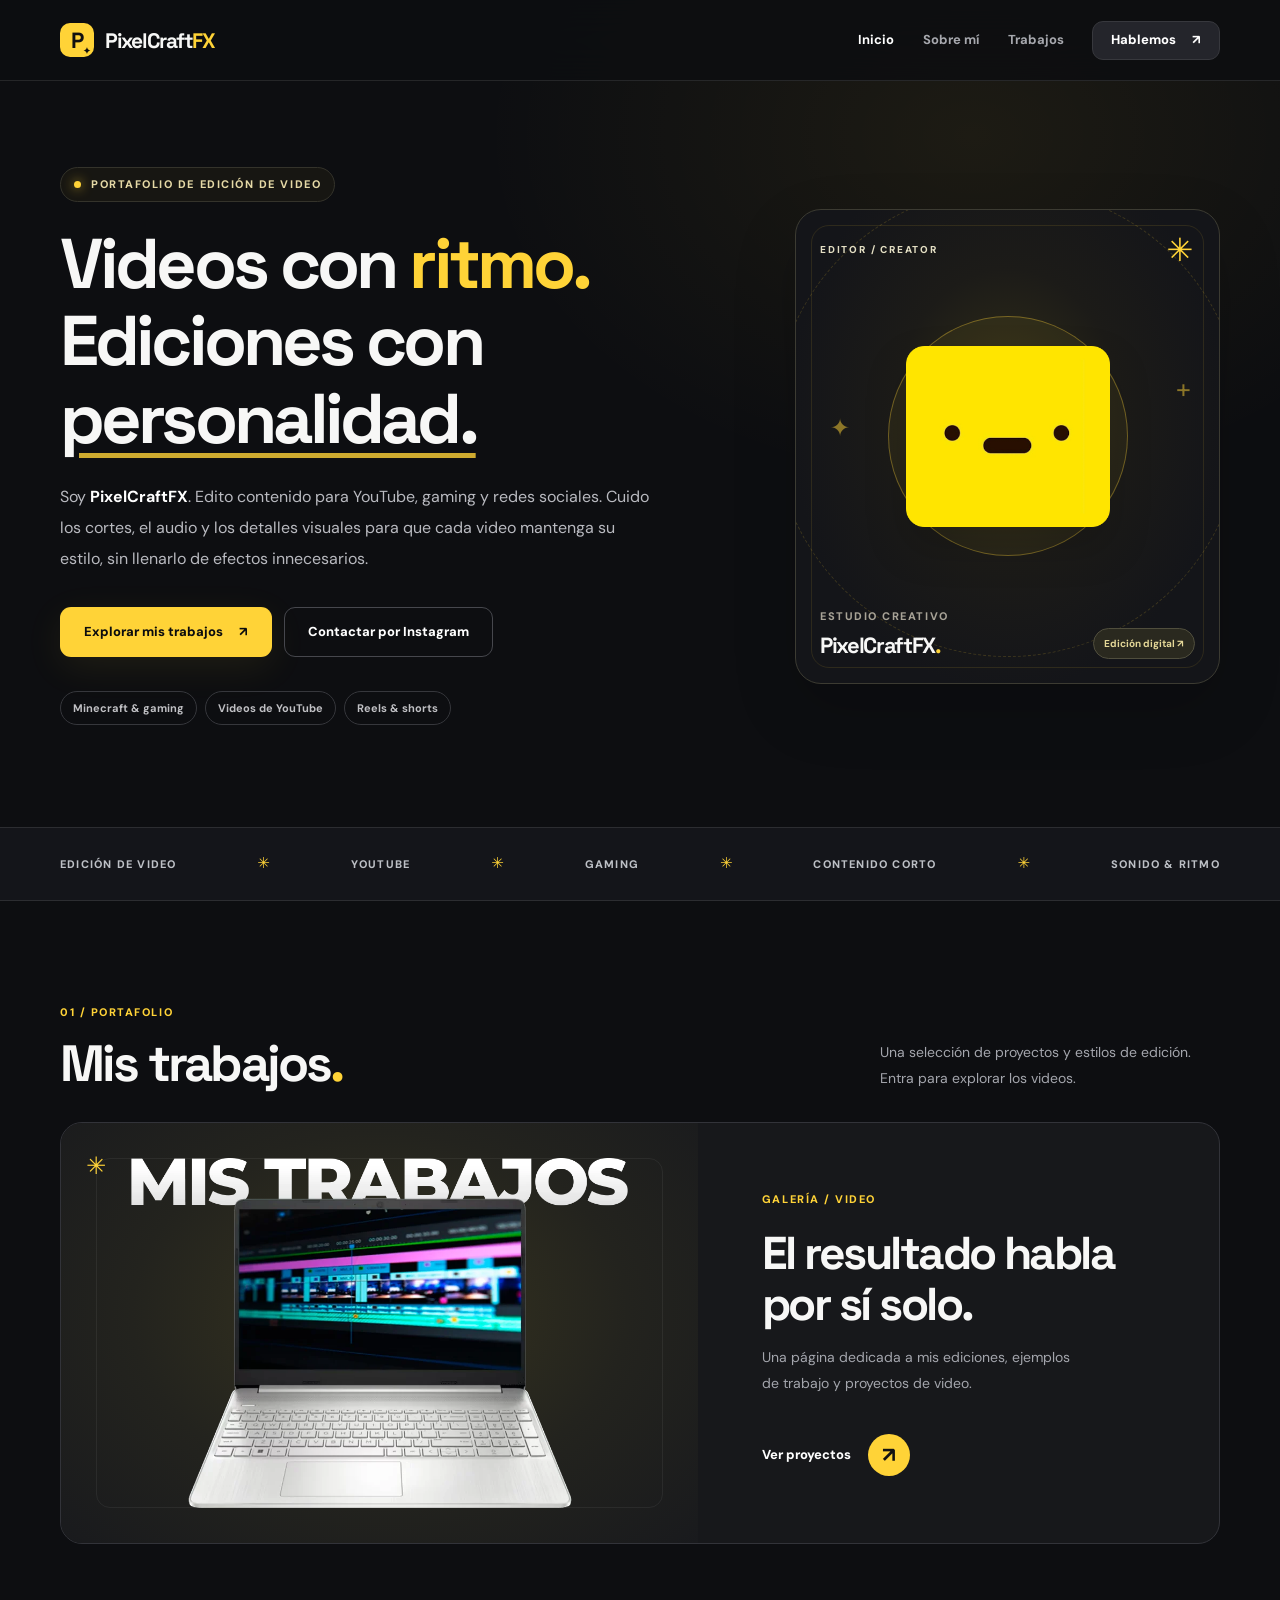
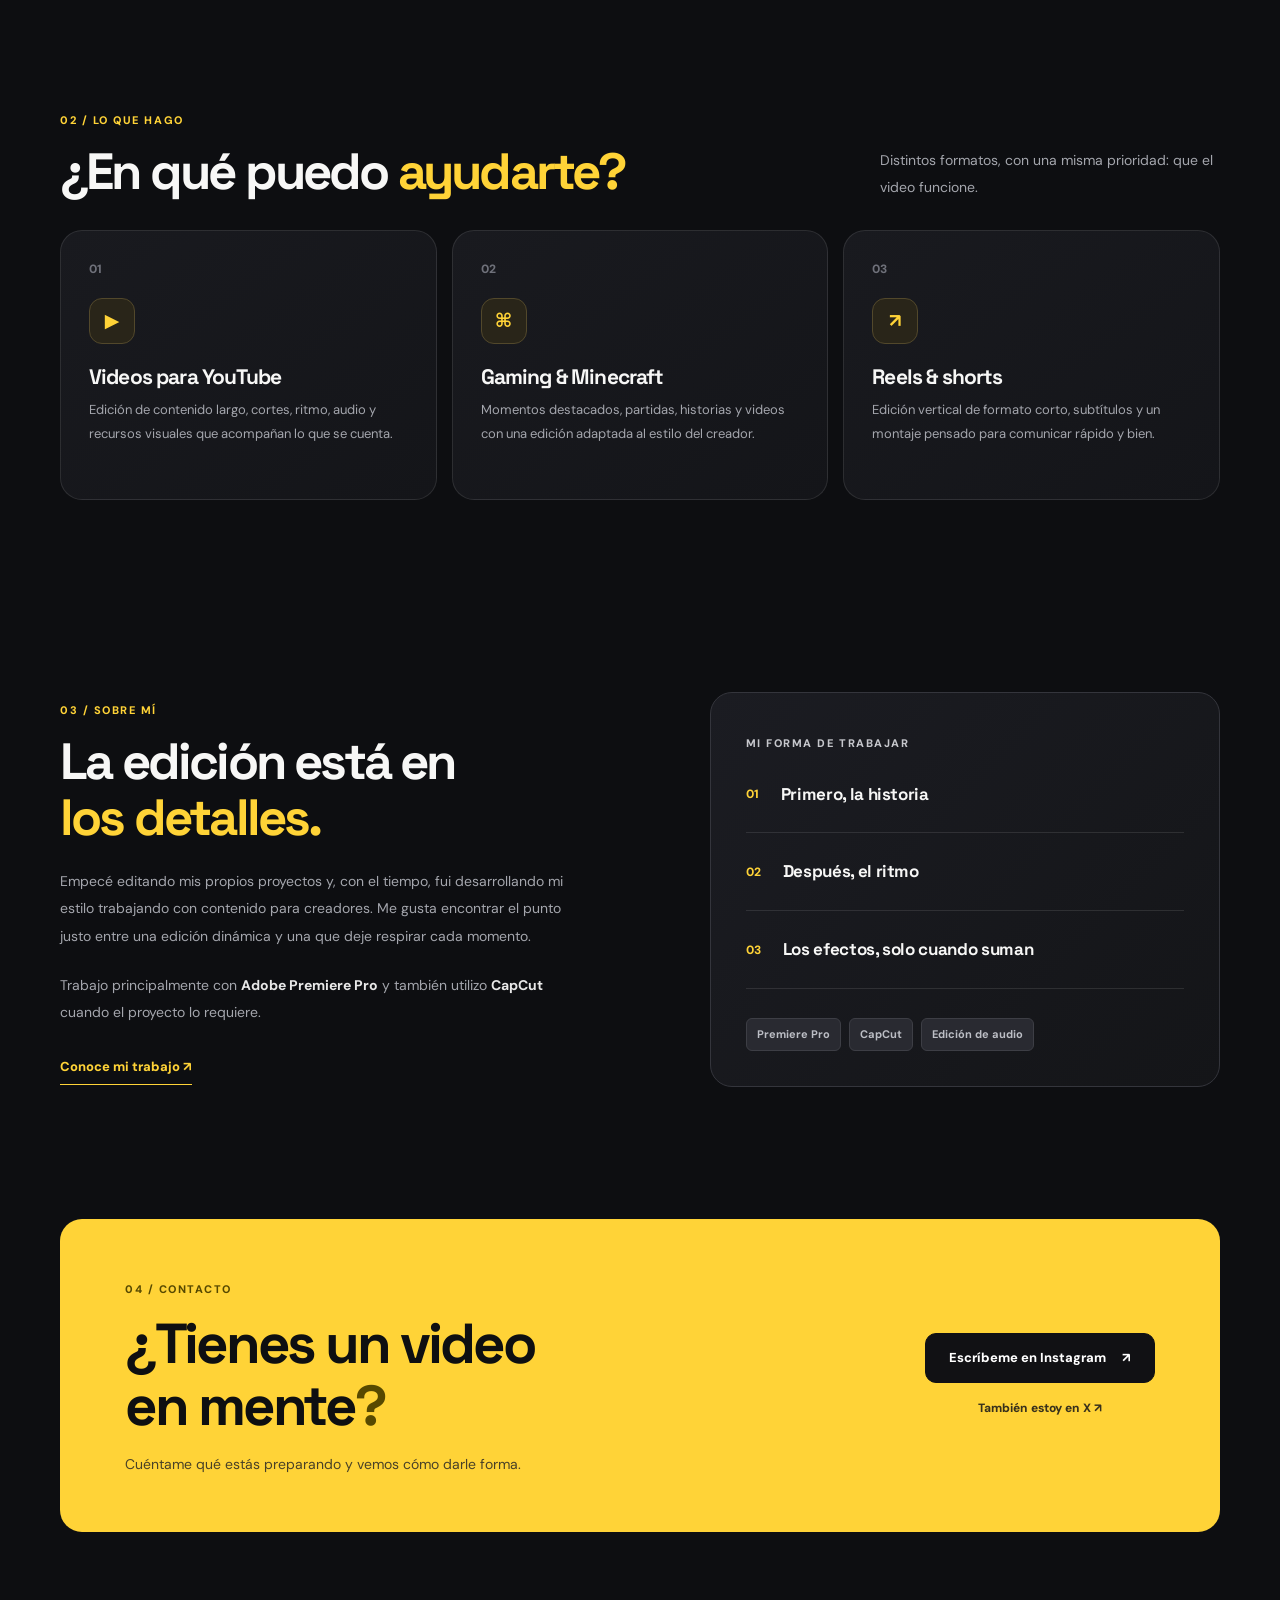
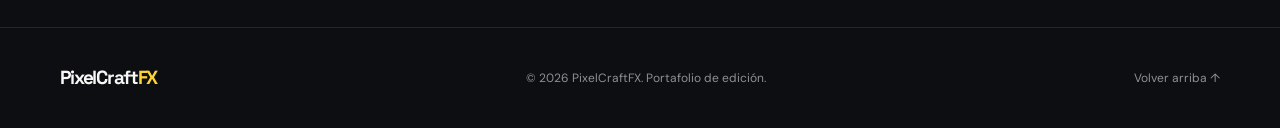
==== commit 107d8b16: "Add files via upload" ====
--- a/index.html
+++ b/index.html
@@ -4,188 +4,102 @@
   <meta charset="utf-8">
   <meta name="viewport" content="width=device-width, initial-scale=1">
   <meta name="theme-color" content="#0d0e11">
-  <meta name="description" content="Mira las ediciones de PixelCraftFX: un portafolio de edición de video para YouTube, gaming y creadores de contenido.">
-  <title>Mis trabajos — PixelCraftFX</title>
-  <link rel="icon" type="image/svg+xml" href="./favicon.svg">
+  <meta name="description" content="PixelCraftFX: edición de video para YouTube, gaming, Minecraft, reels y shorts. Mira mis trabajos y contáctame.">
+  <meta property="og:title" content="PixelCraftFX | Editor de video">
+  <meta property="og:description" content="Edición de videos de gaming, YouTube y formatos cortos. Conoce mi trabajo.">
+  <meta property="og:type" content="website">
+  <meta property="og:image" content="https://pixelcraftfx.github.io/Perfil.webp">
+  <title>PixelCraftFX — Editor de video</title>
+  <link rel="icon" type="image/x-icon" href="./favicon.ico?v=5">
+  <link rel="icon" type="image/svg+xml" href="./favicon.svg?v=5">
   <link rel="preconnect" href="https://fonts.googleapis.com">
   <link rel="preconnect" href="https://fonts.gstatic.com" crossorigin>
   <link href="https://fonts.googleapis.com/css2?family=DM+Sans:wght@400;500;600;700&family=Space+Grotesk:wght@400;500;600;700&display=swap" rel="stylesheet">
-  <link rel="stylesheet" href="./style.css">
+  <link rel="stylesheet" href="./style.css?v=5">
 </head>
-<body class="portfolio-work">
+<body>
   <a class="skip-link" href="#contenido">Saltar al contenido</a>
-
   <header class="site-header">
     <div class="wrap header-inner">
-      <a class="brand" href="./index.html" aria-label="PixelCraftFX, volver al inicio">
+      <a class="brand" href="./index.html" aria-label="PixelCraftFX, ir al inicio">
         <span class="brand-icon" aria-hidden="true">P<span>✦</span></span>
         <span class="brand-name">PixelCraft<span>FX</span></span>
       </a>
       <nav class="main-nav" aria-label="Navegación principal">
-        <a href="./index.html">Inicio</a>
-        <a class="nav-active" href="./trabajos.html" aria-current="page">Trabajos</a>
-        <a href="./index.html#sobre-mi">Sobre mí</a>
+        <a class="nav-active" href="./index.html" aria-current="page">Inicio</a>
+        <a href="#sobre-mi">Sobre mí</a>
+        <a href="./trabajos.html">Trabajos</a>
       </nav>
       <a class="btn btn-nav" href="https://www.instagram.com/pixelcraftfx/" target="_blank" rel="noopener noreferrer">Hablemos <span aria-hidden="true">↗</span></a>
     </div>
   </header>
 
   <main id="contenido">
-    <section class="work-hero wrap" aria-labelledby="work-title">
-      <a class="back-link" href="./index.html"><span aria-hidden="true">←</span> Volver al inicio</a>
-      <div class="work-hero-grid">
-        <div class="work-hero-copy">
-          <span class="overline">PORTAFOLIO / PIXELCRAFTFX</span>
-          <h1 id="work-title">Mis trabajos<span class="accent-word">.</span></h1>
-          <p class="lead">Aquí comparto mis ediciones de video y algunos de los proyectos en los que he trabajado. Sin tanto texto: mejor que los videos hablen por sí mismos.</p>
-          <a class="work-scroll-link" href="#videos-editados">Explorar videos <span aria-hidden="true">↓</span></a>
+    <section class="hero wrap" aria-labelledby="hero-title">
+      <div class="hero-copy">
+        <div class="eyebrow"><span class="status-dot" aria-hidden="true"></span> PORTAFOLIO DE EDICIÓN DE VIDEO</div>
+        <h1 id="hero-title">Videos con <span class="accent-word">ritmo.</span><br>Ediciones con <span class="underlined">personalidad.</span></h1>
+        <p class="lead">Soy <strong>PixelCraftFX</strong>. Edito contenido para YouTube, gaming y redes sociales. Cuido los cortes, el audio y los detalles visuales para que cada video mantenga su estilo, sin llenarlo de efectos innecesarios.</p>
+        <div class="hero-actions">
+          <a class="btn btn-primary" href="./trabajos.html">Explorar mis trabajos <span aria-hidden="true">↗</span></a>
+          <a class="btn btn-outline" href="https://www.instagram.com/pixelcraftfx/" target="_blank" rel="noopener noreferrer">Contactar por Instagram</a>
         </div>
-        <div class="work-cover">
-          <!-- La imagen ya está subida al repositorio: mis trabajos.webp -->
-          <img src="./mis%20trabajos.webp" alt="Imagen de la sección Mis trabajos de PixelCraftFX" loading="eager">
+        <div class="hero-categories" aria-label="Especialidades">
+          <span>Minecraft & gaming</span><span>Videos de YouTube</span><span>Reels & shorts</span>
         </div>
+      </div>
+      <div class="hero-visual" aria-label="Perfil de PixelCraftFX">
+        <div class="visual-top"><span>EDITOR / CREATOR</span><span class="visual-spark" aria-hidden="true">✳</span></div>
+        <div class="portrait-ring">
+          <!-- Esta imagen ya está subida a la raíz de tu repositorio GitHub. -->
+          <img src="./Perfil.webp" alt="Imagen de perfil de PixelCraftFX" onerror="this.style.display='none';this.parentNode.classList.add('no-photo')">
+        </div>
+        <div class="visual-bottom">
+          <div><span class="tiny-label">ESTUDIO CREATIVO</span><strong>PixelCraftFX<span class="yellow-dot">.</span></strong></div>
+          <span class="visual-chip">Edición digital <span aria-hidden="true">↗</span></span>
+        </div>
+        <span class="visual-decoration one" aria-hidden="true">✦</span>
+        <span class="visual-decoration two" aria-hidden="true">+</span>
       </div>
     </section>
 
-    <section class="section wrap gallery-section" id="videos-editados" aria-labelledby="gallery-title">
-      <div class="section-heading work-section-heading">
-        <div>
-          <span class="overline">01 / GALERÍA</span>
-          <h2 id="gallery-title">Videos <span class="accent-word">editados.</span></h2>
+    <section class="marquee-section" aria-label="Áreas de trabajo">
+      <div class="wrap skill-strip"><span>EDICIÓN DE VIDEO</span><b aria-hidden="true">✳</b><span>YOUTUBE</span><b aria-hidden="true">✳</b><span>GAMING</span><b aria-hidden="true">✳</b><span>CONTENIDO CORTO</span><b aria-hidden="true">✳</b><span>SONIDO & RITMO</span></div>
+    </section>
+
+    <section class="section wrap featured" id="trabajos" aria-labelledby="featured-title">
+      <div class="section-heading"><div><span class="overline">01 / PORTAFOLIO</span><h2 id="featured-title">Mis trabajos<span class="accent-word">.</span></h2></div><p>Una selección de proyectos y estilos de edición. Entra para explorar los videos.</p></div>
+      <a class="feature-card" href="./trabajos.html" aria-label="Abrir la página Mis trabajos">
+        <div class="feature-image-wrap">
+          <!-- El espacio en el nombre del archivo está escrito como %20. -->
+          <img src="./mis%20trabajos.webp" alt="Imagen de presentación de mis trabajos de edición" loading="lazy">
+          <span class="picture-corner" aria-hidden="true">✳</span>
         </div>
-        <p>Mis proyectos de edición, reunidos en un solo lugar.</p>
-      </div>
+        <div class="feature-content">
+          <span class="overline">GALERÍA / VIDEO</span>
+          <h3>El resultado habla<br>por sí solo.</h3>
+          <p>Una página dedicada a mis ediciones, ejemplos de trabajo y proyectos de video.</p>
+          <span class="feature-link">Ver proyectos <span class="circle-arrow" aria-hidden="true">↗</span></span>
+        </div>
+      </a>
+    </section>
 
-      <div class="work-video-list">
-        <!-- ===============================================================
-             GUÍA PARA AÑADIR MÁS VIDEOS (ESTO NO SE VE EN LA WEB)
-
-             1. Copia TODO el bloque <article class="video-card work-video-item">
-                hasta su cierre </article> y pégalo DEBAJO del anterior,
-                pero siempre dentro de <div class="work-video-list">.
-                Cada copia aparecerá más abajo en esta misma sección.
-
-             2. En la copia, cambia el título y la descripción.
-
-             3. Para poner tu video de YouTube, sustituye el bloque
-                <div class="video-placeholder ...">...</div>
-                por esto (cambia el ID y la imagen):
-
-                <a class="video-image" href="https://www.youtube.com/watch?v=ID_DEL_VIDEO" target="_blank" rel="noopener noreferrer" aria-label="Ver video editado en YouTube">
-                  <img src="./miniatura-01.webp" alt="Miniatura de mi video editado" loading="lazy">
-                  <span class="play-overlay" aria-hidden="true">▶</span>
-                </a>
-
-             4. Sube miniatura-01.webp a tu repositorio. Para cada video
-                usa un nombre distinto, por ejemplo miniatura-02.webp.
-
-             5. Cuando tengas el primer video real, puedes reemplazar
-                esta tarjeta de ejemplo en lugar de crear una nueva.
-             =============================================================== -->
-
-        <!-- INICIO TARJETA DE VIDEO: DUPLICA DESDE AQUÍ -->
-        <article class="video-card work-video-item">
-          <div class="video-placeholder work-placeholder">
-            <span class="work-placeholder-glow" aria-hidden="true"></span>
-            <span class="work-placeholder-play" aria-hidden="true">▶</span>
-            <span class="work-placeholder-label">TU PRIMER VIDEO AQUÍ</span>
-          </div>
-          <div class="video-info">
-            <span class="video-type">VIDEO EDITADO</span>
-            <h3>Tu primera edición</h3>
-            <p>Este es un espacio de ejemplo. Reemplázalo por tu video, su miniatura y una descripción breve.</p>
-          </div>
-        </article>
-        <!-- FIN TARJETA DE VIDEO: HASTA AQUÍ -->
+    <section class="section wrap services" id="servicios" aria-labelledby="services-title">
+      <div class="section-heading"><div><span class="overline">02 / LO QUE HAGO</span><h2 id="services-title">¿En qué puedo <span class="accent-word">ayudarte?</span></h2></div><p>Distintos formatos, con una misma prioridad: que el video funcione.</p></div>
+      <div class="service-grid">
+        <article class="service-card"><span class="service-number">01</span><span class="service-symbol" aria-hidden="true">▶</span><h3>Videos para YouTube</h3><p>Edición de contenido largo, cortes, ritmo, audio y recursos visuales que acompañan lo que se cuenta.</p></article>
+        <article class="service-card"><span class="service-number">02</span><span class="service-symbol" aria-hidden="true">⌘</span><h3>Gaming & Minecraft</h3><p>Momentos destacados, partidas, historias y videos con una edición adaptada al estilo del creador.</p></article>
+        <article class="service-card"><span class="service-number">03</span><span class="service-symbol" aria-hidden="true">↗</span><h3>Reels & shorts</h3><p>Edición vertical de formato corto, subtítulos y un montaje pensado para comunicar rápido y bien.</p></article>
       </div>
     </section>
 
-    <!-- =============================================================
-         SECCIÓN OPCIONAL OCULTA: VIDEOS LARGOS
-         NO SE MUESTRA EN LA WEB.
-
-         Cuando tengas material, copia el bloque de sección de abajo
-         FUERA de este comentario (debajo de Videos editados).
-         Para añadir más videos largos, duplica su bloque <article>
-         y pégalo justo después del anterior, dentro de su lista.
-         Sustituye ID_DEL_VIDEO, miniatura-largo-01.webp y los textos.
-
-    <section class="section wrap gallery-section extra-video-section" id="videos-largos" aria-labelledby="long-title">
-      <div class="section-heading work-section-heading">
-        <div>
-          <span class="overline">02 / FORMATO LARGO</span>
-          <h2 id="long-title">Videos <span class="accent-word">largos.</span></h2>
-        </div>
-      </div>
-      <div class="work-video-list">
-        <article class="video-card work-video-item">
-          <a class="video-image" href="https://www.youtube.com/watch?v=ID_DEL_VIDEO" target="_blank" rel="noopener noreferrer" aria-label="Ver video largo">
-            <img src="./miniatura-largo-01.webp" alt="Miniatura del video largo" loading="lazy">
-            <span class="play-overlay" aria-hidden="true">▶</span>
-          </a>
-          <div class="video-info">
-            <span class="video-type">VIDEO LARGO</span>
-            <h3>Título del video largo</h3>
-            <p>Descripción corta del trabajo realizado.</p>
-          </div>
-        </article>
-      </div>
-    </section>
-         FIN DE LA SECCIÓN OCULTA: VIDEOS LARGOS
-         ============================================================= -->
-
-    <!-- =============================================================
-         SECCIÓN OPCIONAL OCULTA: VIDEOS CORTOS
-         NO SE MUESTRA EN LA WEB.
-
-         Cuando tengas material, copia el bloque de sección de abajo
-         FUERA de este comentario (debajo de Videos editados o largos).
-         Para añadir más videos cortos, duplica su bloque <article>
-         y pégalo justo después del anterior, dentro de su lista.
-         Sustituye ID_DEL_SHORT, miniatura-corto-01.webp y los textos.
-
-    <section class="section wrap gallery-section extra-video-section" id="videos-cortos" aria-labelledby="short-title">
-      <div class="section-heading work-section-heading">
-        <div>
-          <span class="overline">03 / FORMATO CORTO</span>
-          <h2 id="short-title">Videos <span class="accent-word">cortos.</span></h2>
-        </div>
-      </div>
-      <div class="work-video-list">
-        <article class="video-card work-video-item">
-          <a class="video-image" href="https://www.youtube.com/shorts/ID_DEL_SHORT" target="_blank" rel="noopener noreferrer" aria-label="Ver video corto">
-            <img src="./miniatura-corto-01.webp" alt="Miniatura del video corto" loading="lazy">
-            <span class="play-overlay" aria-hidden="true">▶</span>
-          </a>
-          <div class="video-info">
-            <span class="video-type">VIDEO CORTO</span>
-            <h3>Título del short</h3>
-            <p>Descripción corta del trabajo realizado.</p>
-          </div>
-        </article>
-      </div>
-    </section>
-         FIN DE LA SECCIÓN OCULTA: VIDEOS CORTOS
-         ============================================================= -->
-
-    <section class="section wrap work-cta">
-      <div>
-        <span class="overline">¿TIENES UN PROYECTO EN MENTE?</span>
-        <h2>Hagamos algo <span class="accent-word">bueno.</span></h2>
-        <p>Cuéntame tu idea y vemos cómo darle forma.</p>
-      </div>
-      <a class="btn btn-primary" href="https://www.instagram.com/pixelcraftfx/" target="_blank" rel="noopener noreferrer">Escríbeme por Instagram ↗</a>
+    <section class="section wrap about" id="sobre-mi" aria-labelledby="about-title">
+      <div class="about-copy"><span class="overline">03 / SOBRE MÍ</span><h2 id="about-title">La edición está en <span class="accent-word">los detalles.</span></h2><p>Empecé editando mis propios proyectos y, con el tiempo, fui desarrollando mi estilo trabajando con contenido para creadores. Me gusta encontrar el punto justo entre una edición dinámica y una que deje respirar cada momento.</p><p>Trabajo principalmente con <strong>Adobe Premiere Pro</strong> y también utilizo <strong>CapCut</strong> cuando el proyecto lo requiere.</p><a class="text-link" href="./trabajos.html">Conoce mi trabajo <span aria-hidden="true">↗</span></a></div>
+      <div class="about-panel"><span class="tiny-label">MI FORMA DE TRABAJAR</span><div class="principle"><span>01</span><strong>Primero, la historia</strong></div><div class="principle"><span>02</span><strong>Después, el ritmo</strong></div><div class="principle"><span>03</span><strong>Los efectos, solo cuando suman</strong></div><div class="software-tags"><span>Premiere Pro</span><span>CapCut</span><span>Edición de audio</span></div></div>
     </section>
 
-    <div class="wrap bottom-return"><a class="back-link" href="./index.html"><span aria-hidden="true">←</span> Volver a la página principal</a></div>
+    <section class="section wrap contact-section" id="contacto" aria-labelledby="contact-title"><div><span class="overline">04 / CONTACTO</span><h2 id="contact-title">¿Tienes un video<br>en mente<span class="accent-word">?</span></h2><p>Cuéntame qué estás preparando y vemos cómo darle forma.</p></div><div class="contact-actions"><a class="btn btn-dark" href="https://www.instagram.com/pixelcraftfx/" target="_blank" rel="noopener noreferrer">Escríbeme en Instagram <span aria-hidden="true">↗</span></a><a class="social-text" href="https://x.com/pixelcraftfx_" target="_blank" rel="noopener noreferrer">También estoy en X <span aria-hidden="true">↗</span></a></div></section>
   </main>
-
-  <footer class="site-footer">
-    <div class="wrap footer-inner">
-      <a class="brand brand-footer" href="./index.html"><span class="brand-name">PixelCraft<span>FX</span></span></a>
-      <span>© 2026 PixelCraftFX. Portafolio de edición.</span>
-      <a href="./index.html">Inicio ↑</a>
-    </div>
-  </footer>
+  <footer class="site-footer"><div class="wrap footer-inner"><a class="brand brand-footer" href="./index.html"><span class="brand-name">PixelCraft<span>FX</span></span></a><span>© 2026 PixelCraftFX. Portafolio de edición.</span><a href="#contenido">Volver arriba ↑</a></div></footer>
 </body>
 </html>
--- a/style.css
+++ b/style.css
@@ -151,3 +151,23 @@
   .portfolio-work .work-video-item,
   .portfolio-work .work-cta{animation:none!important}
 }
+
+
+/* ==========================================================
+   PIXELCRAFTFX — Animación moderada en el inicio.
+   No depende de JavaScript y respeta movimiento reducido.
+   ========================================================== */
+@keyframes pfxWelcome { from {opacity:0;transform:translateY(17px)} to {opacity:1;transform:translateY(0)} }
+@media (prefers-reduced-motion: no-preference) {
+  body:not(.portfolio-work) .hero-copy {animation:pfxWelcome .65s ease-out both}
+  body:not(.portfolio-work) .hero-visual {animation:pfxWelcome .8s .14s ease-out both}
+  body:not(.portfolio-work) .hero-visual .portrait-ring {animation:pfxFloat 7s ease-in-out infinite}
+  body:not(.portfolio-work) .feature-card:hover .feature-image-wrap img {transform:scale(1.035)}
+  body:not(.portfolio-work) .service-card {transition:transform .25s ease, border-color .25s ease, box-shadow .25s ease}
+  body:not(.portfolio-work) .service-card:hover {transform:translateY(-4px);border-color:rgba(255,211,55,.38);box-shadow:0 18px 32px rgba(0,0,0,.12)}
+}
+@media (prefers-reduced-motion: reduce){
+  body:not(.portfolio-work) .hero-copy,
+  body:not(.portfolio-work) .hero-visual,
+  body:not(.portfolio-work) .hero-visual .portrait-ring {animation:none!important}
+}
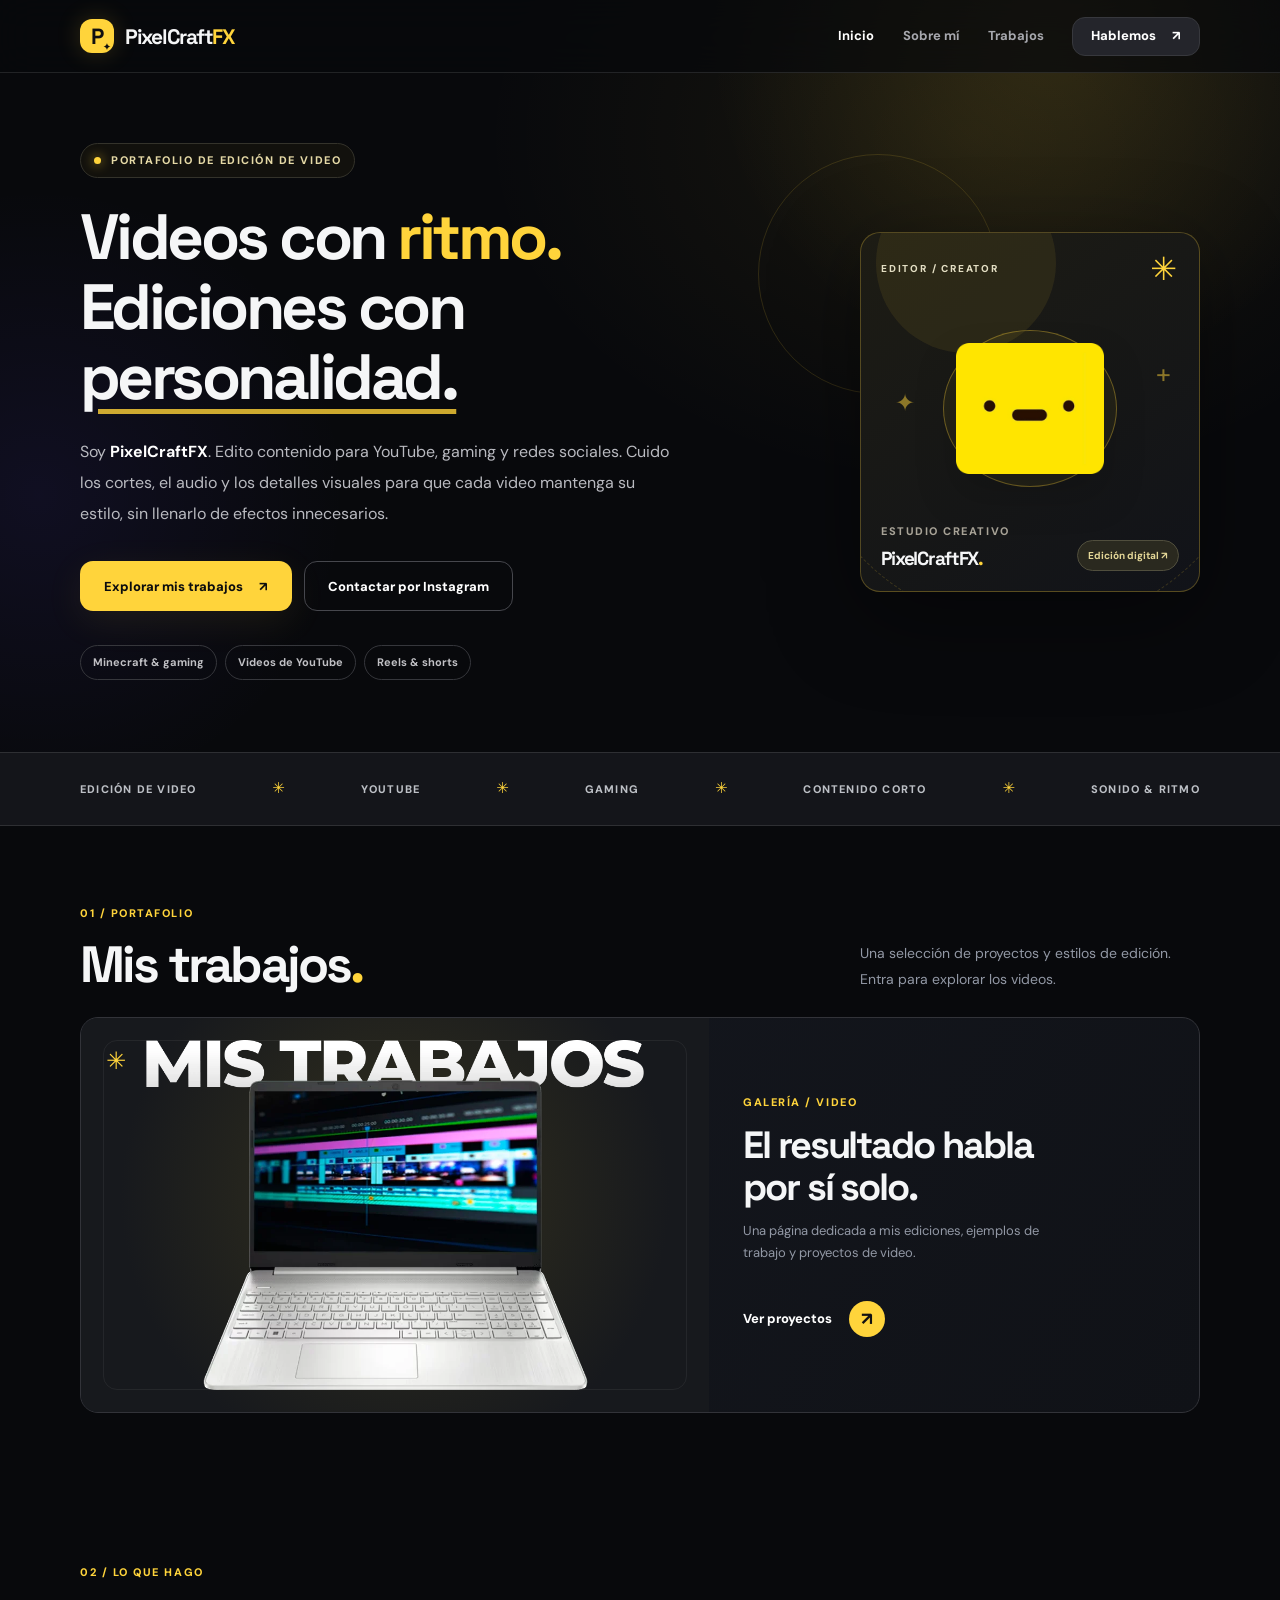
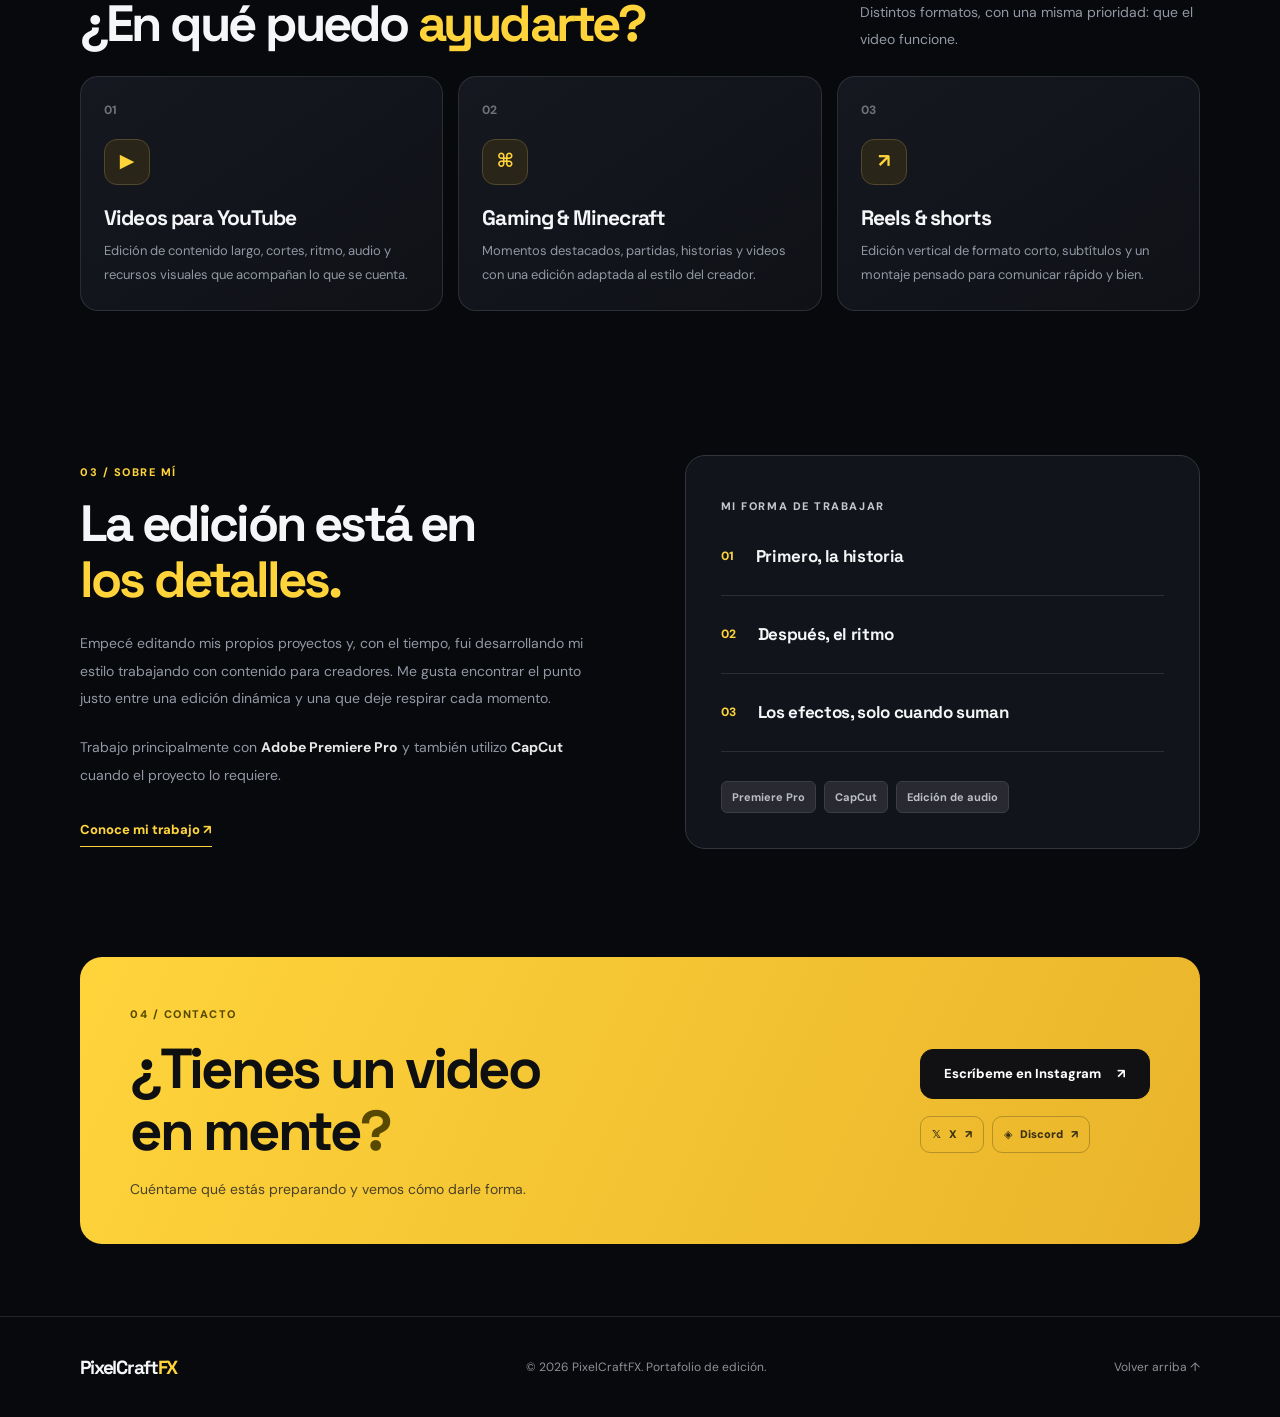
==== commit 99cd1d1f: "Añadir redes sociales de PixelCraftFX Integra Instagram, X y Discord en la portada y en la página de" ====
--- a/index.html
+++ b/index.html
@@ -98,7 +98,7 @@
       <div class="about-panel"><span class="tiny-label">MI FORMA DE TRABAJAR</span><div class="principle"><span>01</span><strong>Primero, la historia</strong></div><div class="principle"><span>02</span><strong>Después, el ritmo</strong></div><div class="principle"><span>03</span><strong>Los efectos, solo cuando suman</strong></div><div class="software-tags"><span>Premiere Pro</span><span>CapCut</span><span>Edición de audio</span></div></div>
     </section>
 
-    <section class="section wrap contact-section" id="contacto" aria-labelledby="contact-title"><div><span class="overline">04 / CONTACTO</span><h2 id="contact-title">¿Tienes un video<br>en mente<span class="accent-word">?</span></h2><p>Cuéntame qué estás preparando y vemos cómo darle forma.</p></div><div class="contact-actions"><a class="btn btn-dark" href="https://www.instagram.com/pixelcraftfx/" target="_blank" rel="noopener noreferrer">Escríbeme en Instagram <span aria-hidden="true">↗</span></a><a class="social-text" href="https://x.com/pixelcraftfx_" target="_blank" rel="noopener noreferrer">También estoy en X <span aria-hidden="true">↗</span></a></div></section>
+    <section class="section wrap contact-section" id="contacto" aria-labelledby="contact-title"><div><span class="overline">04 / CONTACTO</span><h2 id="contact-title">¿Tienes un video<br>en mente<span class="accent-word">?</span></h2><p>Cuéntame qué estás preparando y vemos cómo darle forma.</p></div><div class="contact-actions"><a class="btn btn-dark" href="https://www.instagram.com/pixelcraftfx/" target="_blank" rel="noopener noreferrer">Escríbeme en Instagram <span aria-hidden="true">↗</span></a><div class="social-links" aria-label="Redes sociales"><a href="https://x.com/pixelcraftfx_" target="_blank" rel="noopener noreferrer"><span aria-hidden="true">𝕏</span> X <span aria-hidden="true">↗</span></a><a href="https://discord.com/users/934902526996779060" target="_blank" rel="noopener noreferrer"><span aria-hidden="true">◈</span> Discord <span aria-hidden="true">↗</span></a></div></div></section>
   </main>
   <footer class="site-footer"><div class="wrap footer-inner"><a class="brand brand-footer" href="./index.html"><span class="brand-name">PixelCraft<span>FX</span></span></a><span>© 2026 PixelCraftFX. Portafolio de edición.</span><a href="#contenido">Volver arriba ↑</a></div></footer>
 </body>
--- a/style.css
+++ b/style.css
@@ -171,3 +171,75 @@
   body:not(.portfolio-work) .hero-visual,
   body:not(.portfolio-work) .hero-visual .portrait-ring {animation:none!important}
 }
+
+/* REDISEÑO TOTAL: estudio creativo oscuro, compacto y con movimiento */
+:root{--bg:#08090c;--panel:#11141a;--line:rgba(255,255,255,.11);--text:#f5f6f7;--muted:#9298a5;--yellow:#ffd43b;--lime:#c8ff4a;--max:1160px;--radius:20px}
+body{background:var(--bg);background-image:radial-gradient(circle at 82% 4%,rgba(255,212,59,.12),transparent 25%),radial-gradient(circle at 3% 55%,rgba(99,75,255,.09),transparent 23%);background-attachment:fixed}body:after{opacity:.035}.wrap{width:min(var(--max),calc(100% - 64px))}.site-header{background:rgba(8,9,12,.72);backdrop-filter:blur(18px);border-bottom-color:var(--line)}.header-inner{min-height:72px}.brand-icon{border-radius:12px;box-shadow:0 0 25px rgba(255,212,59,.18)}.main-nav>a{transition:color .25s,transform .25s}.main-nav>a:hover{transform:translateY(-2px)}.btn{border-radius:13px;transition:transform .3s,box-shadow .3s,border-color .3s}.btn:hover{box-shadow:0 12px 28px rgba(0,0,0,.25)}
+.hero{min-height:0;padding-top:92px;padding-bottom:86px;grid-template-columns:1.05fr .75fr;gap:9%;position:relative}.hero:before{content:"";position:absolute;width:240px;height:240px;right:18%;top:12%;border:1px solid rgba(255,212,59,.14);border-radius:50%;animation:pfxOrbit 18s linear infinite;pointer-events:none}.hero-copy{animation:pfxRise .8s both}.hero h1{font-size:clamp(45px,6vw,80px);max-width:690px}.hero-visual{height:405px;max-width:360px;border-color:rgba(255,212,59,.27);border-radius:28px;background:linear-gradient(145deg,#1d1c14,#111319);animation:pfxRise .9s .12s both;box-shadow:0 25px 90px #0006}.hero-visual:before{content:"";position:absolute;width:180px;height:180px;right:-60px;top:-60px;border-radius:50%;background:var(--yellow);opacity:.08}.portrait-ring{width:205px;height:205px;margin:45px auto 35px;animation:pfxFloat 6s ease-in-out infinite}.visual-spark{animation:pfxPulse 3s ease-in-out infinite}.section{padding-block:86px}.section-heading{margin-bottom:25px}.feature-card{min-height:330px;border-radius:22px;background:linear-gradient(120deg,#151820,#101217);transition:transform .35s,border-color .35s,box-shadow .35s}.feature-card:hover{transform:translateY(-7px);box-shadow:0 30px 80px #0007}.feature-image-wrap{min-height:330px;padding:24px;background:radial-gradient(circle at 50% 45%,#35321e,#17191d 72%)}.feature-image-wrap img{transition:transform .5s}.feature-card:hover .feature-image-wrap img{transform:scale(1.045) rotate(-1deg)}.feature-content{padding:32px 42px}.feature-content h3{font-size:clamp(28px,3vw,42px)}.circle-arrow{width:37px;height:37px;transition:transform .3s}.feature-card:hover .circle-arrow{transform:rotate(45deg)}.service-card{min-height:235px;border-radius:18px;background:linear-gradient(145deg,#151820,#0f1116);transition:transform .3s,border-color .3s,background .3s}.service-card:hover{transform:translateY(-6px);border-color:#6b6135;background:#181b23}.about-panel{border-radius:20px;background:#11141a}.contact-section{border-radius:22px;background:linear-gradient(115deg,var(--yellow),#e9b42b)}
+.work-hero{padding-top:36px;padding-bottom:42px}.work-hero-grid{padding-top:35px}.work-hero h1{font-size:clamp(48px,6.5vw,84px)}.work-cover{min-height:255px;max-height:290px;border-radius:22px;background:radial-gradient(circle at 50% 48%,#3b371d,#17191e 70%)}.work-cover img{animation:pfxFloat 7s ease-in-out infinite}.portfolio-work .gallery-section{padding-top:40px}.portfolio-work .work-video-list{display:grid;grid-template-columns:repeat(2,minmax(0,1fr));gap:16px}.portfolio-work .work-video-item{display:block;min-height:0;border-radius:18px;transition:transform .35s,border-color .35s,box-shadow .35s}.portfolio-work .work-video-item:hover{transform:translateY(-6px);box-shadow:0 25px 55px #0008}.portfolio-work .work-video-item .video-placeholder{height:205px;min-height:205px;border-right:0;border-bottom:1px solid rgba(255,255,255,.06)}.portfolio-work .work-video-item .video-info{padding:19px 21px 22px}.work-cta{border-radius:20px;background:linear-gradient(120deg,#2b2716,#13161b)}
+@keyframes pfxRise{from{opacity:0;transform:translateY(22px)}to{opacity:1;transform:none}}@keyframes pfxFloat{0%,100%{transform:translateY(0)}50%{transform:translateY(-10px)}}@keyframes pfxPulse{0%,100%{opacity:.5;transform:scale(.95)}50%{opacity:1;transform:scale(1.05)}}@keyframes pfxOrbit{to{transform:rotate(360deg)}}
+@media(max-width:800px){.wrap{width:min(var(--max),calc(100% - 36px))}.hero{grid-template-columns:1fr;padding-top:62px;padding-bottom:65px;gap:30px}.hero-visual{justify-self:center}.feature-card{grid-template-columns:1fr}.feature-image-wrap{min-height:235px}.service-grid{grid-template-columns:1fr 1fr}.service-card:last-child{grid-column:1/-1}.about{grid-template-columns:1fr;gap:28px}.contact-section{align-items:flex-start;flex-direction:column;padding:34px}.work-hero-grid{grid-template-columns:1fr;gap:25px}.work-cover{max-width:430px}.portfolio-work .work-video-list{grid-template-columns:1fr}.work-cta{align-items:flex-start;flex-direction:column}}
+@media(max-width:550px){.hero{padding-top:42px}.hero h1{font-size:clamp(41px,11vw,57px)}.hero-actions{display:grid;grid-template-columns:1fr}.hero-actions .btn{width:100%}.hero-visual{height:345px}.portrait-ring{width:175px;height:175px;margin:38px auto 30px}.section{padding-block:58px}.section-heading{align-items:flex-start;flex-direction:column;gap:10px}.service-grid{grid-template-columns:1fr}.service-card:last-child{grid-column:auto}.contact-section{padding:28px 24px}.footer-inner{align-items:flex-start;flex-direction:column;padding-block:25px}.work-hero h1{font-size:clamp(47px,12vw,70px)}}
+
+.social-links{display:flex;gap:8px;flex-wrap:wrap;margin-top:2px}.social-links a{display:inline-flex;align-items:center;gap:8px;padding:8px 11px;border:1px solid rgba(17,17,17,.25);border-radius:10px;color:#3c3213;font-size:11px;font-weight:900;transition:transform .25s,background .25s}.social-links a:hover{transform:translateY(-3px);background:rgba(255,255,255,.22)}.work-social-actions{display:flex;align-items:center;gap:9px;flex-wrap:wrap}.social-mini{display:grid;place-items:center;width:46px;height:46px;border:1px solid #71612b;border-radius:13px;color:var(--yellow);font-size:18px;font-weight:900;transition:transform .25s,background .25s}.social-mini:hover{transform:translateY(-3px);background:#ffd43b18}
+
+/* Videos reales: proporciones y composición de showcase */
+.creator-videos{border-top:1px solid var(--line)}
+.real-video-card{overflow:hidden}.video-embed{position:relative;overflow:hidden;background:#050608}.video-embed iframe{display:block;width:100%;height:100%;border:0}.video-embed-wide{aspect-ratio:16/9}.real-video-card .video-info{padding:19px 21px 22px}.shorts-grid{display:grid;grid-template-columns:repeat(3,minmax(0,1fr));gap:16px}.short-card{overflow:hidden}.video-embed-short{aspect-ratio:9/16;max-height:470px}.short-card .video-info{padding:17px 18px 20px}.short-card .video-info h3{font-size:20px}.short-card .video-info p{font-size:11px}@media(max-width:800px){.shorts-grid{grid-template-columns:repeat(3,minmax(0,1fr));gap:10px}.video-embed-short{max-height:380px}}@media(max-width:550px){.shorts-grid{grid-template-columns:1fr 1fr}.short-card:last-child{grid-column:1/-1;max-width:calc(50% - 5px)}.video-embed-short{max-height:none}.creator-videos{padding-top:48px}}
+
+/* ================================================================
+   REDISEÑO COMPACTO — jerarquía editorial y previews más ligeros
+   ================================================================ */
+:root{--max:1120px;--radius:18px}
+.wrap{width:min(var(--max),calc(100% - 48px))}
+.header-inner{min-height:72px}
+.hero{min-height:0;padding-top:70px;padding-bottom:72px;grid-template-columns:1.08fr .72fr;gap:8%}
+.hero h1{font-size:clamp(42px,5vw,68px);max-width:620px}
+.hero-visual{height:360px;max-width:340px;padding:20px;border-radius:20px}
+.portrait-ring{width:174px;height:174px;padding:12px}
+.visual-bottom strong{font-size:19px}
+.section{padding-block:72px}
+.section-heading{margin-bottom:24px}
+.feature-card{grid-template-columns:1fr .78fr;min-height:300px;border-radius:18px}
+.feature-image-wrap{min-height:300px;padding:22px}
+.feature-image-wrap:after{inset:22px}
+.feature-content{padding:30px 34px}
+.feature-content h3{font-size:clamp(26px,3vw,38px);margin:14px 0 11px}
+.feature-content>p{font-size:13px;line-height:1.7}
+.circle-arrow{width:36px;height:36px;font-size:18px}
+.service-card{min-height:220px;padding:23px}
+.about{gap:8%}
+.contact-section{padding:42px 50px;margin-bottom:72px}
+.work-hero{padding-top:38px;padding-bottom:46px}
+.work-hero-grid{padding-top:32px;grid-template-columns:1fr .72fr;gap:8%}
+.work-hero h1{font-size:clamp(46px,6vw,78px)}
+.work-cover{min-height:255px;max-height:290px;padding:24px;border-radius:20px}
+.work-cover img{max-height:230px}
+.portfolio-work .work-hero{padding-bottom:46px}
+.portfolio-work .gallery-section{padding-top:42px;padding-bottom:48px}
+.portfolio-work .work-video-list{display:grid;grid-template-columns:repeat(2,minmax(0,1fr));gap:16px}
+.portfolio-work .work-video-item{display:block;min-height:0;border-radius:16px}
+.portfolio-work .work-video-item .video-placeholder{height:190px;min-height:190px;border-right:0;border-bottom:1px solid rgba(255,255,255,.06)}
+.portfolio-work .work-video-item .video-info{padding:20px 22px 23px}
+.portfolio-work .work-video-item .video-info h3{font-size:25px;margin:9px 0 8px}
+.portfolio-work .work-video-item .video-info p{font-size:13px;line-height:1.7}
+.work-cta{margin-top:30px;padding:34px 40px;border-radius:18px}
+@media(max-width:800px){
+  .wrap{width:min(var(--max),calc(100% - 36px))}
+  .hero{grid-template-columns:1fr;gap:28px;padding-top:55px;padding-bottom:60px}
+  .hero-visual{justify-self:center;height:330px}
+  .feature-card{grid-template-columns:1fr}
+  .feature-image-wrap{min-height:230px}
+  .work-hero-grid{grid-template-columns:1fr;gap:26px}
+  .work-cover{max-width:420px}
+}
+@media(max-width:550px){
+  .hero{padding-top:40px}
+  .hero-visual{height:310px}
+  .portrait-ring{width:150px;height:150px}
+  .section{padding-block:55px}
+  .feature-content{padding:27px}
+  .portfolio-work .work-video-list{grid-template-columns:1fr}
+  .portfolio-work .work-video-item .video-placeholder{height:210px;min-height:210px}
+  .work-cta{padding:27px}
+}
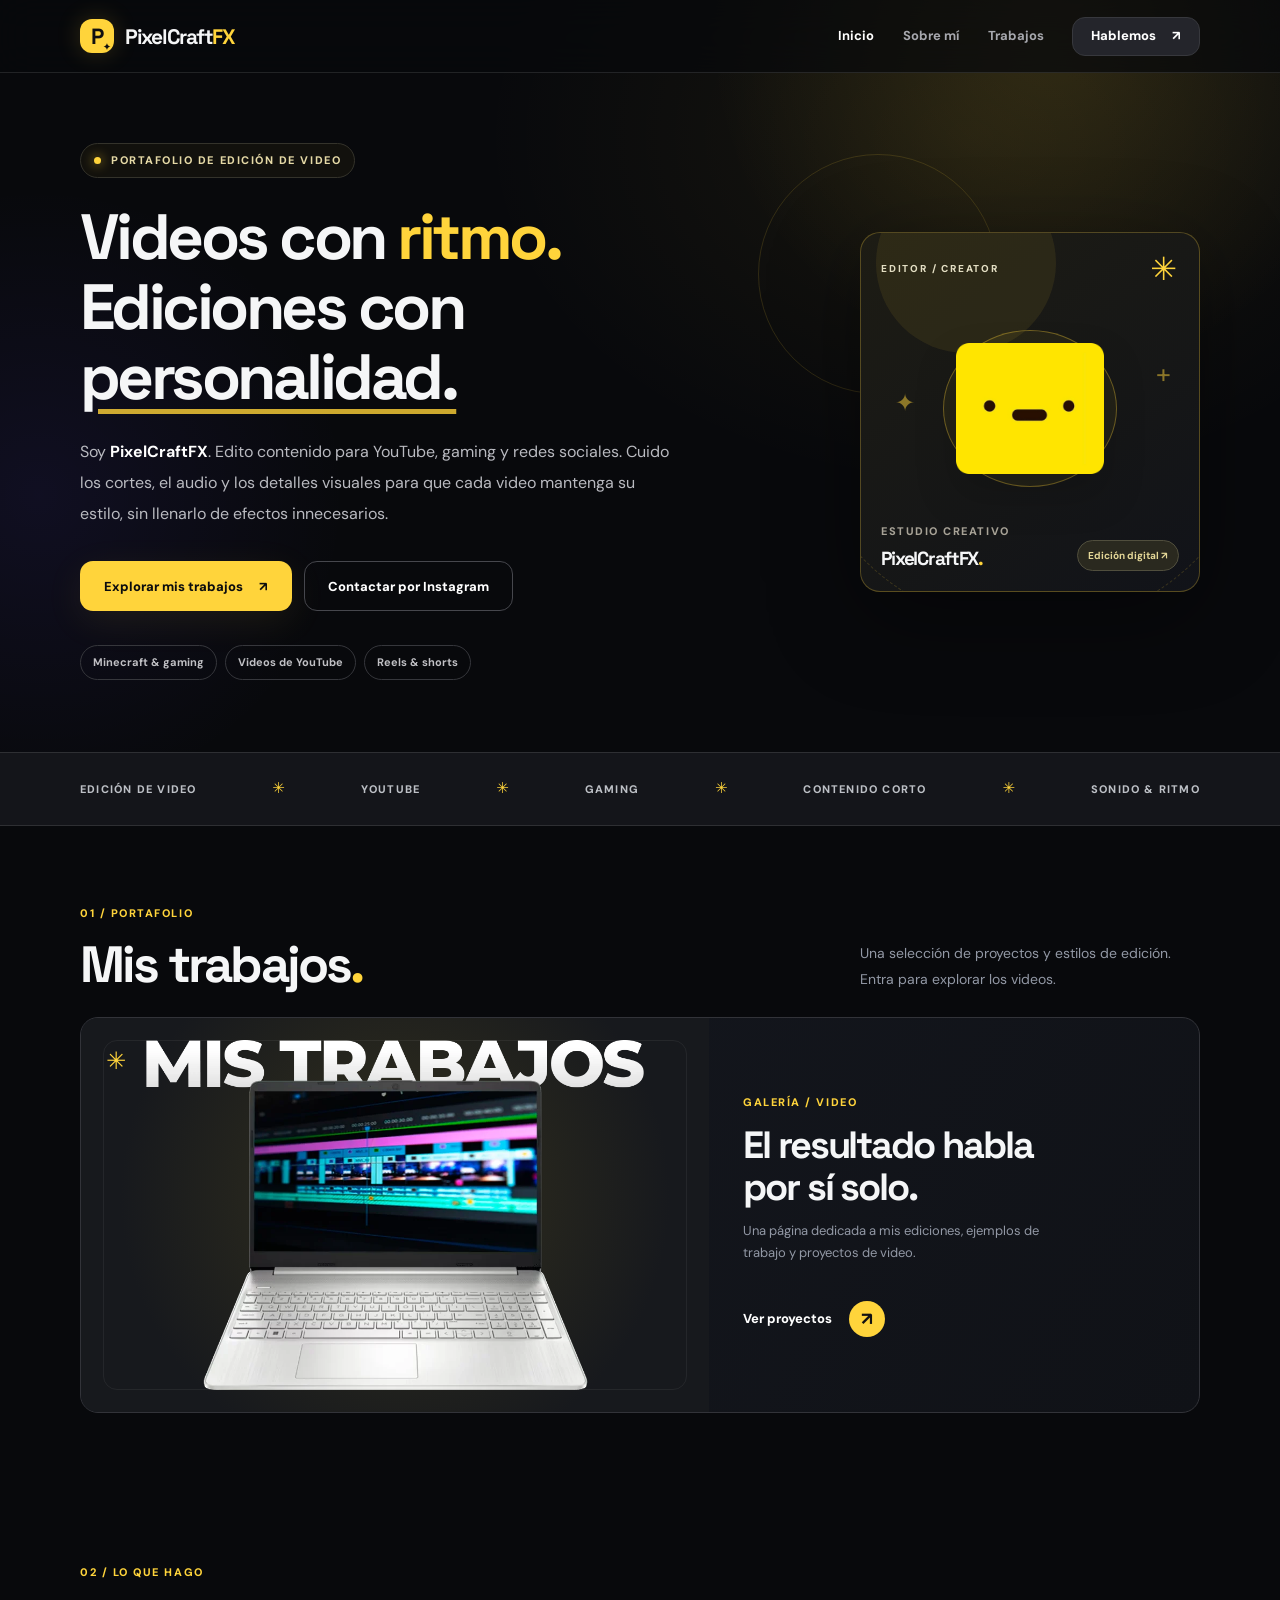
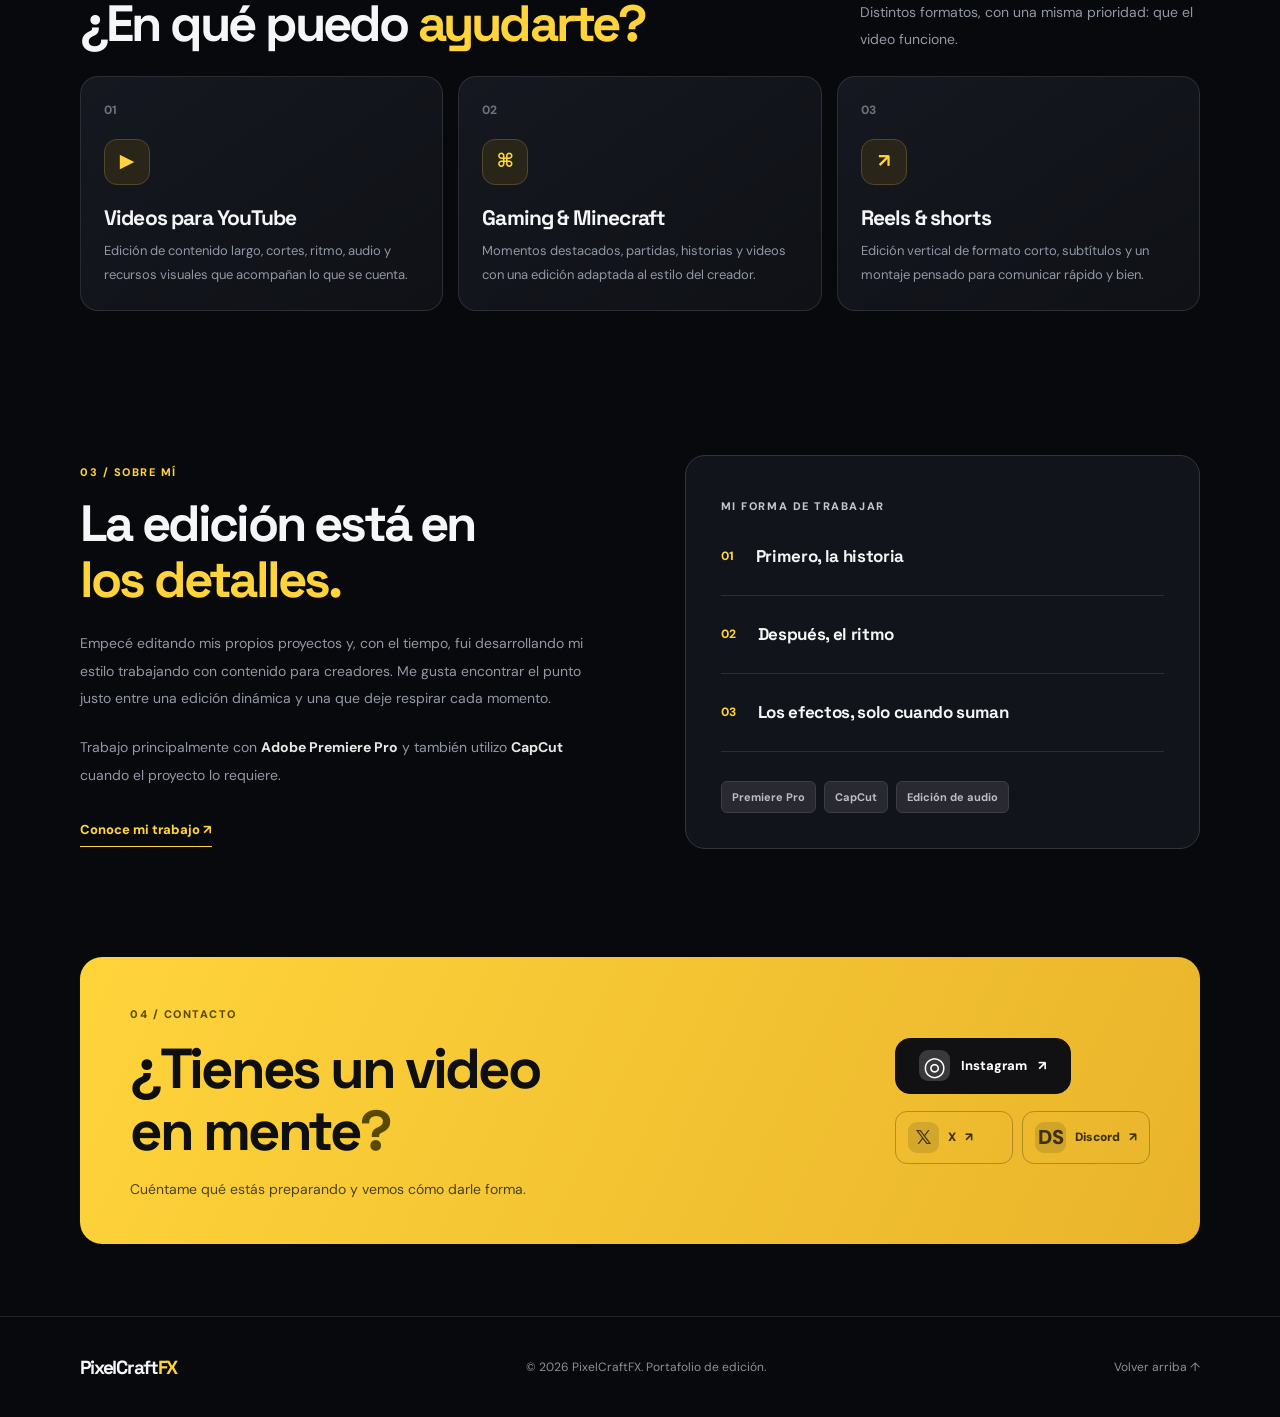
==== commit e6e28f34: "Mejorar visibilidad de redes sociales Añade iconos grandes, colores y etiquetas visibles para Instag" ====
--- a/index.html
+++ b/index.html
@@ -98,7 +98,7 @@
       <div class="about-panel"><span class="tiny-label">MI FORMA DE TRABAJAR</span><div class="principle"><span>01</span><strong>Primero, la historia</strong></div><div class="principle"><span>02</span><strong>Después, el ritmo</strong></div><div class="principle"><span>03</span><strong>Los efectos, solo cuando suman</strong></div><div class="software-tags"><span>Premiere Pro</span><span>CapCut</span><span>Edición de audio</span></div></div>
     </section>
 
-    <section class="section wrap contact-section" id="contacto" aria-labelledby="contact-title"><div><span class="overline">04 / CONTACTO</span><h2 id="contact-title">¿Tienes un video<br>en mente<span class="accent-word">?</span></h2><p>Cuéntame qué estás preparando y vemos cómo darle forma.</p></div><div class="contact-actions"><a class="btn btn-dark" href="https://www.instagram.com/pixelcraftfx/" target="_blank" rel="noopener noreferrer">Escríbeme en Instagram <span aria-hidden="true">↗</span></a><div class="social-links" aria-label="Redes sociales"><a href="https://x.com/pixelcraftfx_" target="_blank" rel="noopener noreferrer"><span aria-hidden="true">𝕏</span> X <span aria-hidden="true">↗</span></a><a href="https://discord.com/users/934902526996779060" target="_blank" rel="noopener noreferrer"><span aria-hidden="true">◈</span> Discord <span aria-hidden="true">↗</span></a></div></div></section>
+    <section class="section wrap contact-section" id="contacto" aria-labelledby="contact-title"><div><span class="overline">04 / CONTACTO</span><h2 id="contact-title">¿Tienes un video<br>en mente<span class="accent-word">?</span></h2><p>Cuéntame qué estás preparando y vemos cómo darle forma.</p></div><div class="contact-actions"><a class="btn btn-dark social-main social-instagram" href="https://www.instagram.com/pixelcraftfx/" target="_blank" rel="noopener noreferrer"><span class="network-icon" aria-hidden="true">◎</span><span>Instagram</span><span aria-hidden="true">↗</span></a><div class="social-links" aria-label="Redes sociales"><a class="social-x" href="https://x.com/pixelcraftfx_" target="_blank" rel="noopener noreferrer"><span class="network-icon" aria-hidden="true">𝕏</span><span>X</span><span aria-hidden="true">↗</span></a><a class="social-discord" href="https://discord.com/users/934902526996779060" target="_blank" rel="noopener noreferrer"><span class="network-icon" aria-hidden="true">DS</span><span>Discord</span><span aria-hidden="true">↗</span></a></div></div></section>
   </main>
   <footer class="site-footer"><div class="wrap footer-inner"><a class="brand brand-footer" href="./index.html"><span class="brand-name">PixelCraft<span>FX</span></span></a><span>© 2026 PixelCraftFX. Portafolio de edición.</span><a href="#contenido">Volver arriba ↑</a></div></footer>
 </body>
--- a/style.css
+++ b/style.css
@@ -181,7 +181,7 @@
 @media(max-width:800px){.wrap{width:min(var(--max),calc(100% - 36px))}.hero{grid-template-columns:1fr;padding-top:62px;padding-bottom:65px;gap:30px}.hero-visual{justify-self:center}.feature-card{grid-template-columns:1fr}.feature-image-wrap{min-height:235px}.service-grid{grid-template-columns:1fr 1fr}.service-card:last-child{grid-column:1/-1}.about{grid-template-columns:1fr;gap:28px}.contact-section{align-items:flex-start;flex-direction:column;padding:34px}.work-hero-grid{grid-template-columns:1fr;gap:25px}.work-cover{max-width:430px}.portfolio-work .work-video-list{grid-template-columns:1fr}.work-cta{align-items:flex-start;flex-direction:column}}
 @media(max-width:550px){.hero{padding-top:42px}.hero h1{font-size:clamp(41px,11vw,57px)}.hero-actions{display:grid;grid-template-columns:1fr}.hero-actions .btn{width:100%}.hero-visual{height:345px}.portrait-ring{width:175px;height:175px;margin:38px auto 30px}.section{padding-block:58px}.section-heading{align-items:flex-start;flex-direction:column;gap:10px}.service-grid{grid-template-columns:1fr}.service-card:last-child{grid-column:auto}.contact-section{padding:28px 24px}.footer-inner{align-items:flex-start;flex-direction:column;padding-block:25px}.work-hero h1{font-size:clamp(47px,12vw,70px)}}
 
-.social-links{display:flex;gap:8px;flex-wrap:wrap;margin-top:2px}.social-links a{display:inline-flex;align-items:center;gap:8px;padding:8px 11px;border:1px solid rgba(17,17,17,.25);border-radius:10px;color:#3c3213;font-size:11px;font-weight:900;transition:transform .25s,background .25s}.social-links a:hover{transform:translateY(-3px);background:rgba(255,255,255,.22)}.work-social-actions{display:flex;align-items:center;gap:9px;flex-wrap:wrap}.social-mini{display:grid;place-items:center;width:46px;height:46px;border:1px solid #71612b;border-radius:13px;color:var(--yellow);font-size:18px;font-weight:900;transition:transform .25s,background .25s}.social-mini:hover{transform:translateY(-3px);background:#ffd43b18}
+.social-main{min-height:56px!important;border-radius:15px!important}.network-icon{display:grid;place-items:center;width:31px;height:31px;border-radius:9px;background:#ffffff2b;color:inherit;font-size:20px;font-weight:900;line-height:1}.social-main .network-icon{font-size:26px}.social-instagram{gap:11px!important}.social-links{display:flex;gap:9px;flex-wrap:wrap;margin-top:2px}.social-links a{display:inline-flex;align-items:center;gap:9px;min-width:118px;padding:10px 12px;border:1px solid rgba(17,17,17,.27);border-radius:12px;color:#3c3213;font-size:12px;font-weight:900;transition:transform .25s,background .25s,box-shadow .25s}.social-links a:hover{transform:translateY(-4px);background:rgba(255,255,255,.22);box-shadow:0 10px 20px #4d3b0825}.social-links .network-icon{background:#11111120}.work-social-actions{display:flex;align-items:center;gap:9px;flex-wrap:wrap}.social-mini{display:inline-flex;align-items:center;justify-content:center;gap:7px;min-width:54px;height:50px;padding:0 12px;border:1px solid #71612b;border-radius:13px;color:var(--yellow);font-size:18px;font-weight:900;transition:transform .25s,background .25s}.social-mini .network-icon{width:27px;height:27px;font-size:16px;background:#ffd43b18}.social-label{font-size:11px}.social-mini:hover{transform:translateY(-4px);background:#ffd43b18}
 
 /* Videos reales: proporciones y composición de showcase */
 .creator-videos{border-top:1px solid var(--line)}
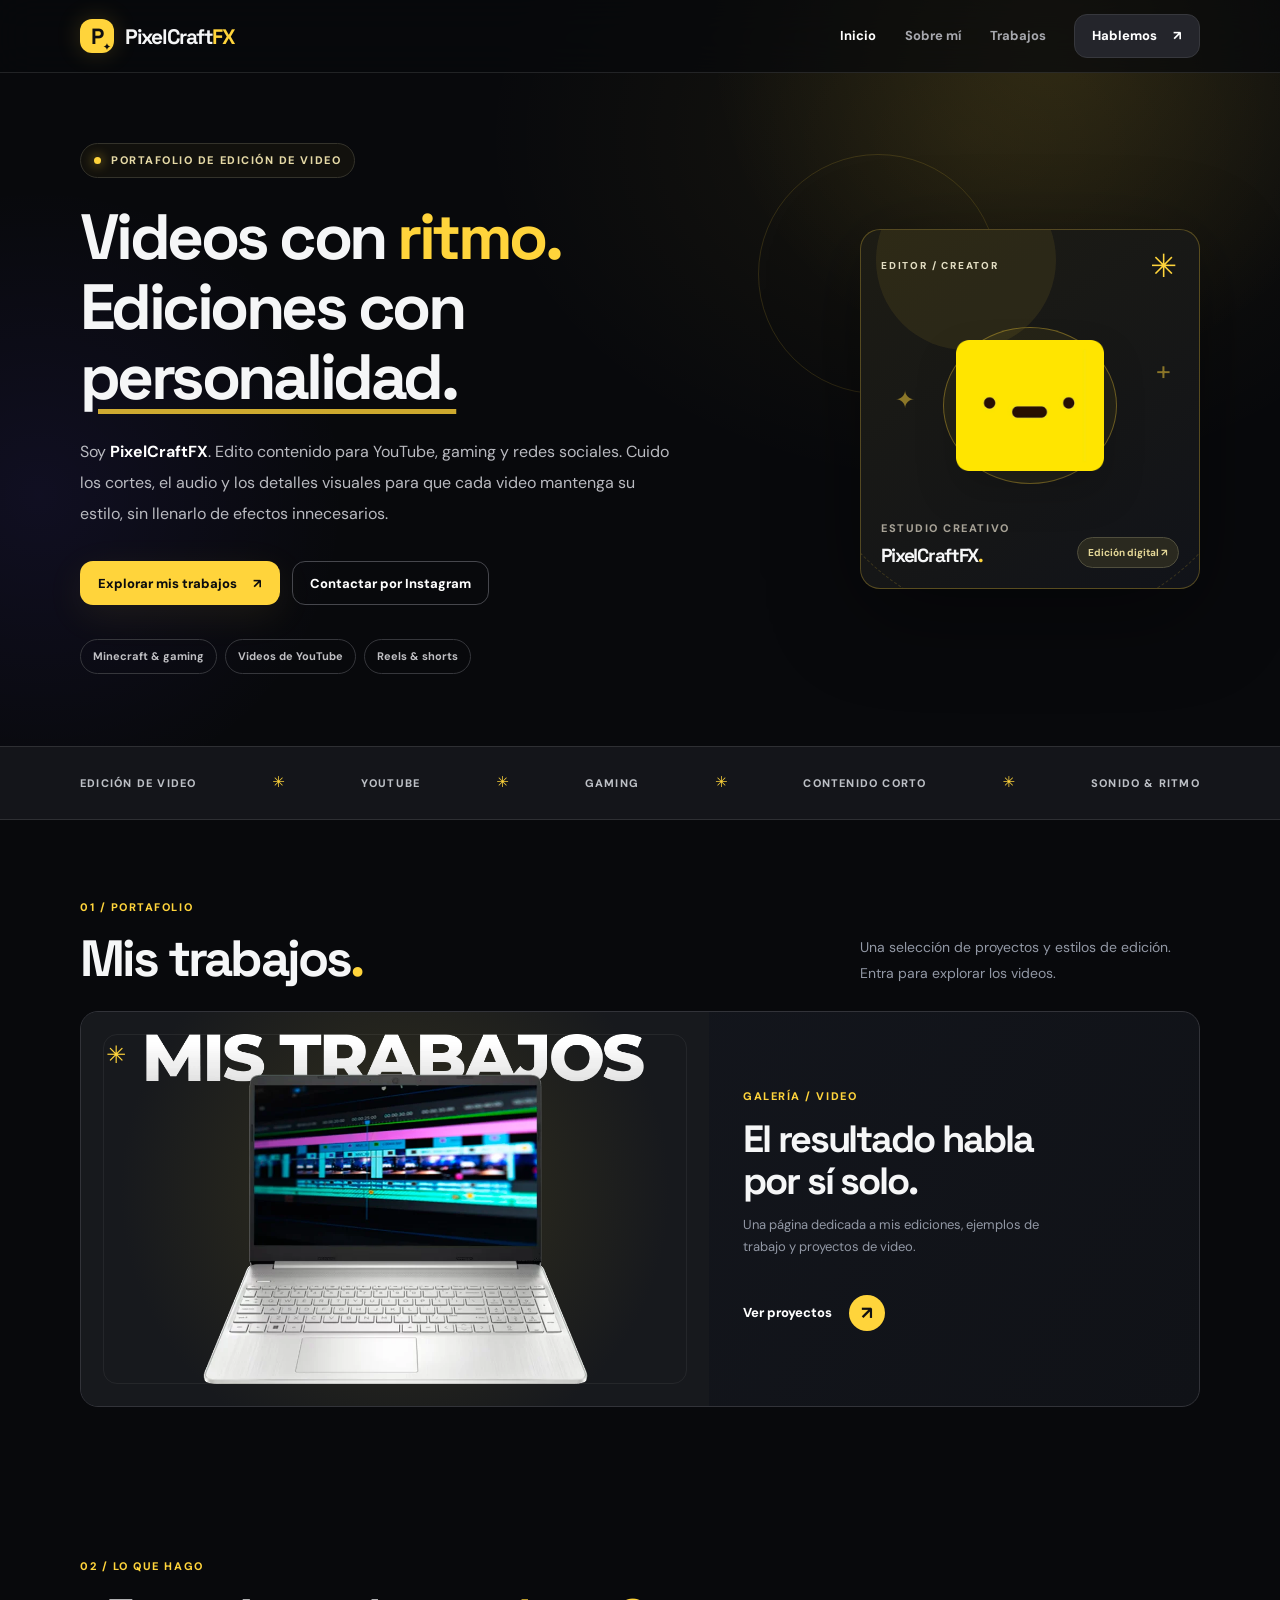
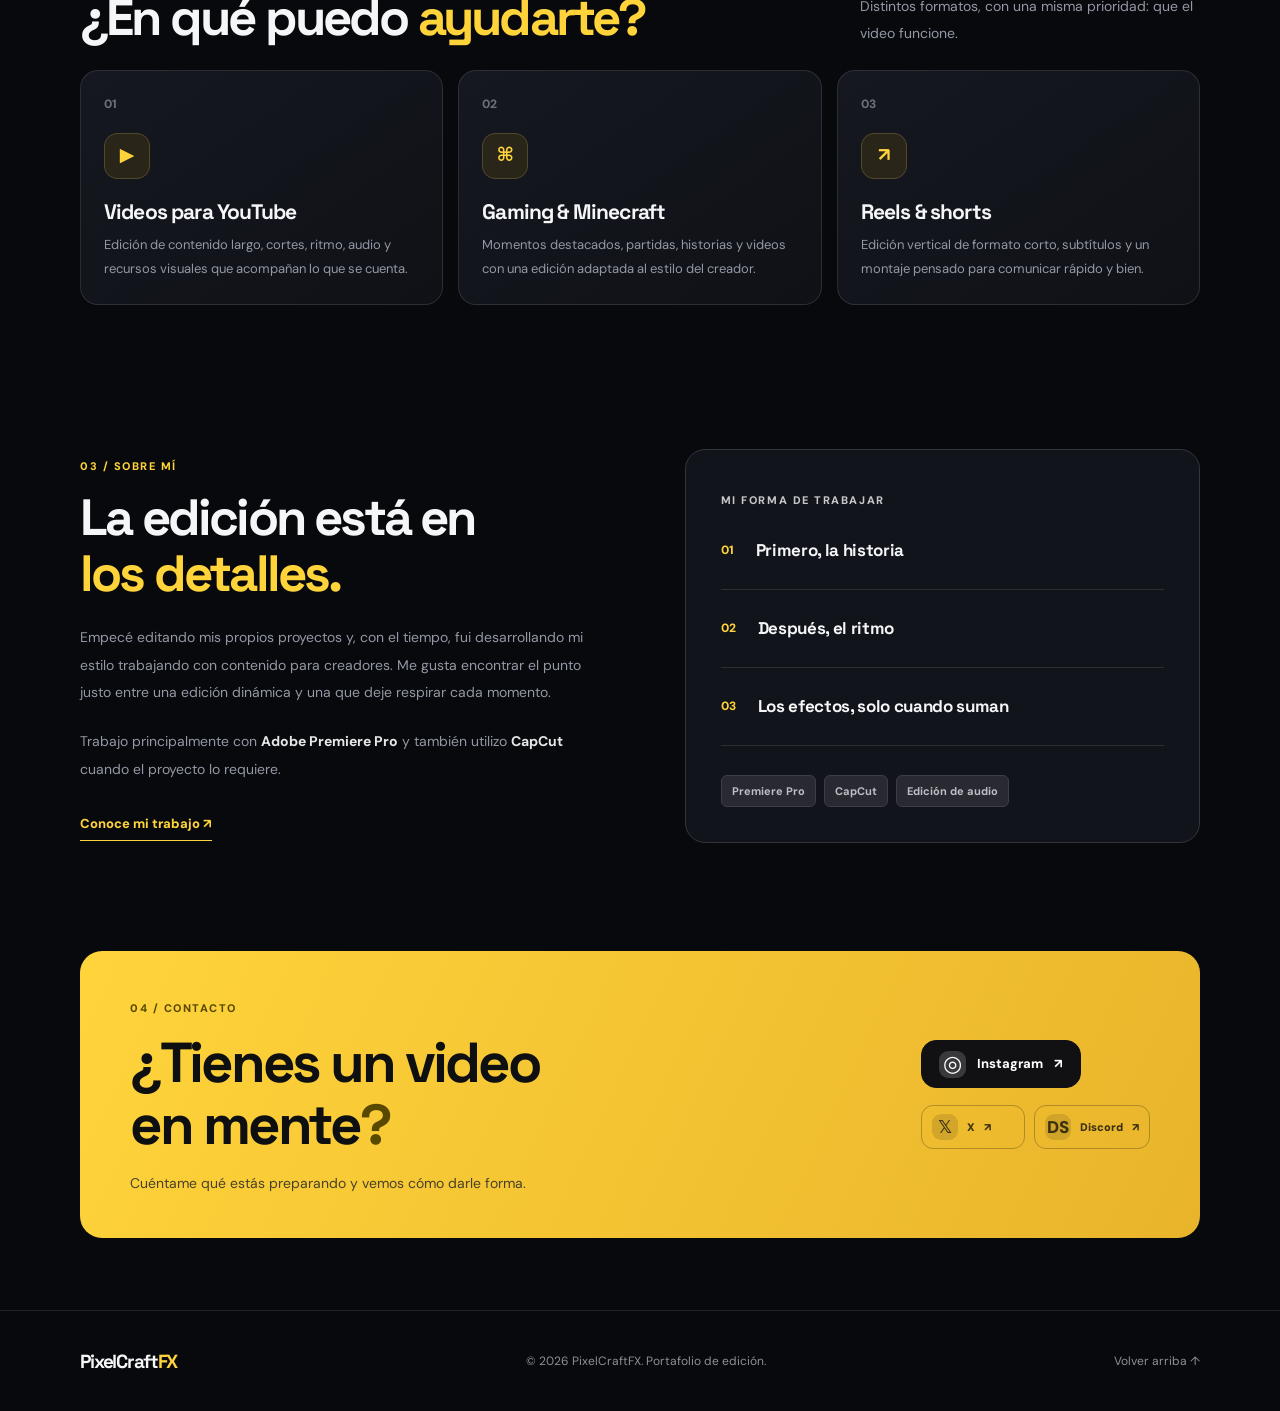
==== commit 90d6eac7: "Corregir responsive y actualizar caché CSS Ajusta la cuadrícula de videos verticales para escritorio" ====
--- a/index.html
+++ b/index.html
@@ -15,7 +15,7 @@
   <link rel="preconnect" href="https://fonts.googleapis.com">
   <link rel="preconnect" href="https://fonts.gstatic.com" crossorigin>
   <link href="https://fonts.googleapis.com/css2?family=DM+Sans:wght@400;500;600;700&family=Space+Grotesk:wght@400;500;600;700&display=swap" rel="stylesheet">
-  <link rel="stylesheet" href="./style.css?v=5">
+  <link rel="stylesheet" href="./style.css?v=6">
 </head>
 <body>
   <a class="skip-link" href="#contenido">Saltar al contenido</a>
--- a/style.css
+++ b/style.css
@@ -182,6 +182,19 @@
 @media(max-width:550px){.hero{padding-top:42px}.hero h1{font-size:clamp(41px,11vw,57px)}.hero-actions{display:grid;grid-template-columns:1fr}.hero-actions .btn{width:100%}.hero-visual{height:345px}.portrait-ring{width:175px;height:175px;margin:38px auto 30px}.section{padding-block:58px}.section-heading{align-items:flex-start;flex-direction:column;gap:10px}.service-grid{grid-template-columns:1fr}.service-card:last-child{grid-column:auto}.contact-section{padding:28px 24px}.footer-inner{align-items:flex-start;flex-direction:column;padding-block:25px}.work-hero h1{font-size:clamp(47px,12vw,70px)}}
 
 .social-main{min-height:56px!important;border-radius:15px!important}.network-icon{display:grid;place-items:center;width:31px;height:31px;border-radius:9px;background:#ffffff2b;color:inherit;font-size:20px;font-weight:900;line-height:1}.social-main .network-icon{font-size:26px}.social-instagram{gap:11px!important}.social-links{display:flex;gap:9px;flex-wrap:wrap;margin-top:2px}.social-links a{display:inline-flex;align-items:center;gap:9px;min-width:118px;padding:10px 12px;border:1px solid rgba(17,17,17,.27);border-radius:12px;color:#3c3213;font-size:12px;font-weight:900;transition:transform .25s,background .25s,box-shadow .25s}.social-links a:hover{transform:translateY(-4px);background:rgba(255,255,255,.22);box-shadow:0 10px 20px #4d3b0825}.social-links .network-icon{background:#11111120}.work-social-actions{display:flex;align-items:center;gap:9px;flex-wrap:wrap}.social-mini{display:inline-flex;align-items:center;justify-content:center;gap:7px;min-width:54px;height:50px;padding:0 12px;border:1px solid #71612b;border-radius:13px;color:var(--yellow);font-size:18px;font-weight:900;transition:transform .25s,background .25s}.social-mini .network-icon{width:27px;height:27px;font-size:16px;background:#ffd43b18}.social-label{font-size:11px}.social-mini:hover{transform:translateY(-4px);background:#ffd43b18}
+.btn{min-height:44px;padding-inline:17px}.social-main{min-height:48px!important}.social-main .network-icon{width:27px;height:27px;font-size:22px}.social-links a{min-width:104px;padding:8px 10px;font-size:11px}.social-links .network-icon{width:26px;height:26px;font-size:17px}.social-mini{height:44px;min-width:48px;padding-inline:10px}.social-mini .social-label{font-size:10px}
+@media (min-width:801px) and (max-width:1200px){.wrap{width:calc(100% - 48px)}.header-inner{gap:18px}.main-nav{gap:20px}.hero{gap:5%;padding-top:72px;padding-bottom:70px}.hero h1{font-size:clamp(42px,5.8vw,66px)}.hero-visual{height:360px;max-width:315px}.portrait-ring{width:178px;height:178px;margin:38px auto 28px}.section{padding-block:68px}.feature-card{min-height:285px}.feature-image-wrap{min-height:285px}.feature-content{padding:27px 30px}.contact-section{padding:34px 38px;gap:22px}.contact-actions{max-width:320px}.social-links{gap:7px}.social-links a{min-width:98px}.work-hero h1{font-size:clamp(46px,6.5vw,74px)}.work-cover{min-height:230px}.portfolio-work .work-video-item .video-placeholder{height:180px;min-height:180px}}
+
+/* Responsive final: fluid desktop/tablet/mobile layout */
+html,body{max-width:100%;overflow-x:hidden}.wrap{width:min(var(--max),calc(100% - 48px))}.contact-actions{min-width:0}.contact-section>*{min-width:0}.work-video-item,.short-card,.video-embed{min-width:0}.video-embed iframe{max-width:100%}.shorts-grid{grid-template-columns:repeat(4,minmax(0,1fr));align-items:start}.short-card{min-width:0}.short-card .video-info h3{overflow-wrap:anywhere}
+@media(max-width:1024px){.wrap{width:calc(100% - 40px)}.header-inner{gap:16px}.main-nav{gap:17px}.hero{grid-template-columns:minmax(0,1fr) minmax(260px,.62fr);gap:34px;padding-top:60px;padding-bottom:64px}.hero h1{font-size:clamp(40px,5.6vw,62px)}.hero-visual{height:330px;max-width:300px}.portrait-ring{width:165px;height:165px;margin:34px auto 24px}.feature-card{min-height:270px}.feature-image-wrap{min-height:270px}.feature-content{padding:24px 27px}.feature-content h3{font-size:clamp(25px,3.5vw,34px)}.contact-section{padding:32px;gap:24px}.social-links a{min-width:0}.portfolio-work .work-video-list{grid-template-columns:repeat(2,minmax(0,1fr))}.shorts-grid{grid-template-columns:repeat(2,minmax(0,1fr));gap:14px}.video-embed-short{max-height:430px}.short-card:last-child{grid-column:auto;max-width:none}}
+@media(max-width:700px){.wrap{width:calc(100% - 32px)}.header-inner{min-height:68px;gap:10px}.brand-name{font-size:18px}.main-nav{gap:12px}.main-nav>a{font-size:11px}.btn-nav{padding-inline:12px}.hero{grid-template-columns:1fr;gap:25px;padding-top:48px;padding-bottom:54px}.hero h1{font-size:clamp(39px,10vw,55px)}.hero-visual{justify-self:center;width:min(100%,340px);height:310px}.portrait-ring{width:150px;height:150px;margin:31px auto 23px}.feature-card{grid-template-columns:1fr}.feature-image-wrap{min-height:220px}.feature-content{padding:24px}.service-grid{grid-template-columns:1fr}.service-card:last-child{grid-column:auto}.about{grid-template-columns:1fr}.contact-section{padding:28px 22px}.contact-actions{width:100%}.social-main{width:100%;justify-content:flex-start}.social-links{width:100%}.social-links a{flex:1;min-width:0}.work-hero-grid{grid-template-columns:1fr}.work-cover{width:100%;min-height:220px}.portfolio-work .work-video-list{grid-template-columns:1fr}.shorts-grid{grid-template-columns:repeat(2,minmax(0,1fr));gap:10px}.video-embed-short{max-height:none}.work-social-actions{width:100%}.work-social-actions .social-main{width:auto}.work-cta{padding:26px 22px}}
+@media(max-width:430px){.wrap{width:calc(100% - 24px)}.header-inner{padding-block:9px}.main-nav{gap:9px}.main-nav>a{font-size:10px}.btn-nav{font-size:10px;padding-inline:10px}.brand-name{font-size:17px}.hero h1{font-size:clamp(36px,11vw,48px)}.hero-actions .btn{min-height:43px}.hero-visual{height:292px}.portrait-ring{width:136px;height:136px}.visual-chip{display:none}.section{padding-block:48px}.section-heading p{font-size:12px}.feature-image-wrap{min-height:190px}.feature-content h3{font-size:29px}.social-links{display:grid;grid-template-columns:1fr 1fr}.social-links a{justify-content:flex-start}.shorts-grid{grid-template-columns:1fr}.work-cta .btn{width:100%}}
+/* Showcase vertical: cards controlled by viewport, never oversized on desktop */
+.portfolio-work .shorts-grid{grid-template-columns:repeat(4,minmax(0,1fr));max-width:1120px;margin-inline:auto;align-items:start}.portfolio-work .short-card{width:100%;max-width:270px;margin-inline:auto}.portfolio-work .video-embed-short{width:100%;aspect-ratio:9/16;max-height:440px}.portfolio-work .short-card .video-info{min-height:112px}
+@media(max-width:1100px){.portfolio-work .shorts-grid{grid-template-columns:repeat(2,minmax(0,1fr));max-width:680px}.portfolio-work .short-card{max-width:300px}.portfolio-work .video-embed-short{max-height:500px}}
+@media(max-width:700px){.portfolio-work .shorts-grid{grid-template-columns:repeat(2,minmax(0,1fr));gap:12px}.portfolio-work .short-card{max-width:none}.portfolio-work .video-embed-short{max-height:none}.portfolio-work .short-card .video-info{min-height:0;padding:14px}.portfolio-work .short-card .video-info h3{font-size:18px}}
+@media(max-width:440px){.portfolio-work .shorts-grid{grid-template-columns:1fr;max-width:300px}.portfolio-work .short-card{max-width:300px}}
 
 /* Videos reales: proporciones y composición de showcase */
 .creator-videos{border-top:1px solid var(--line)}
